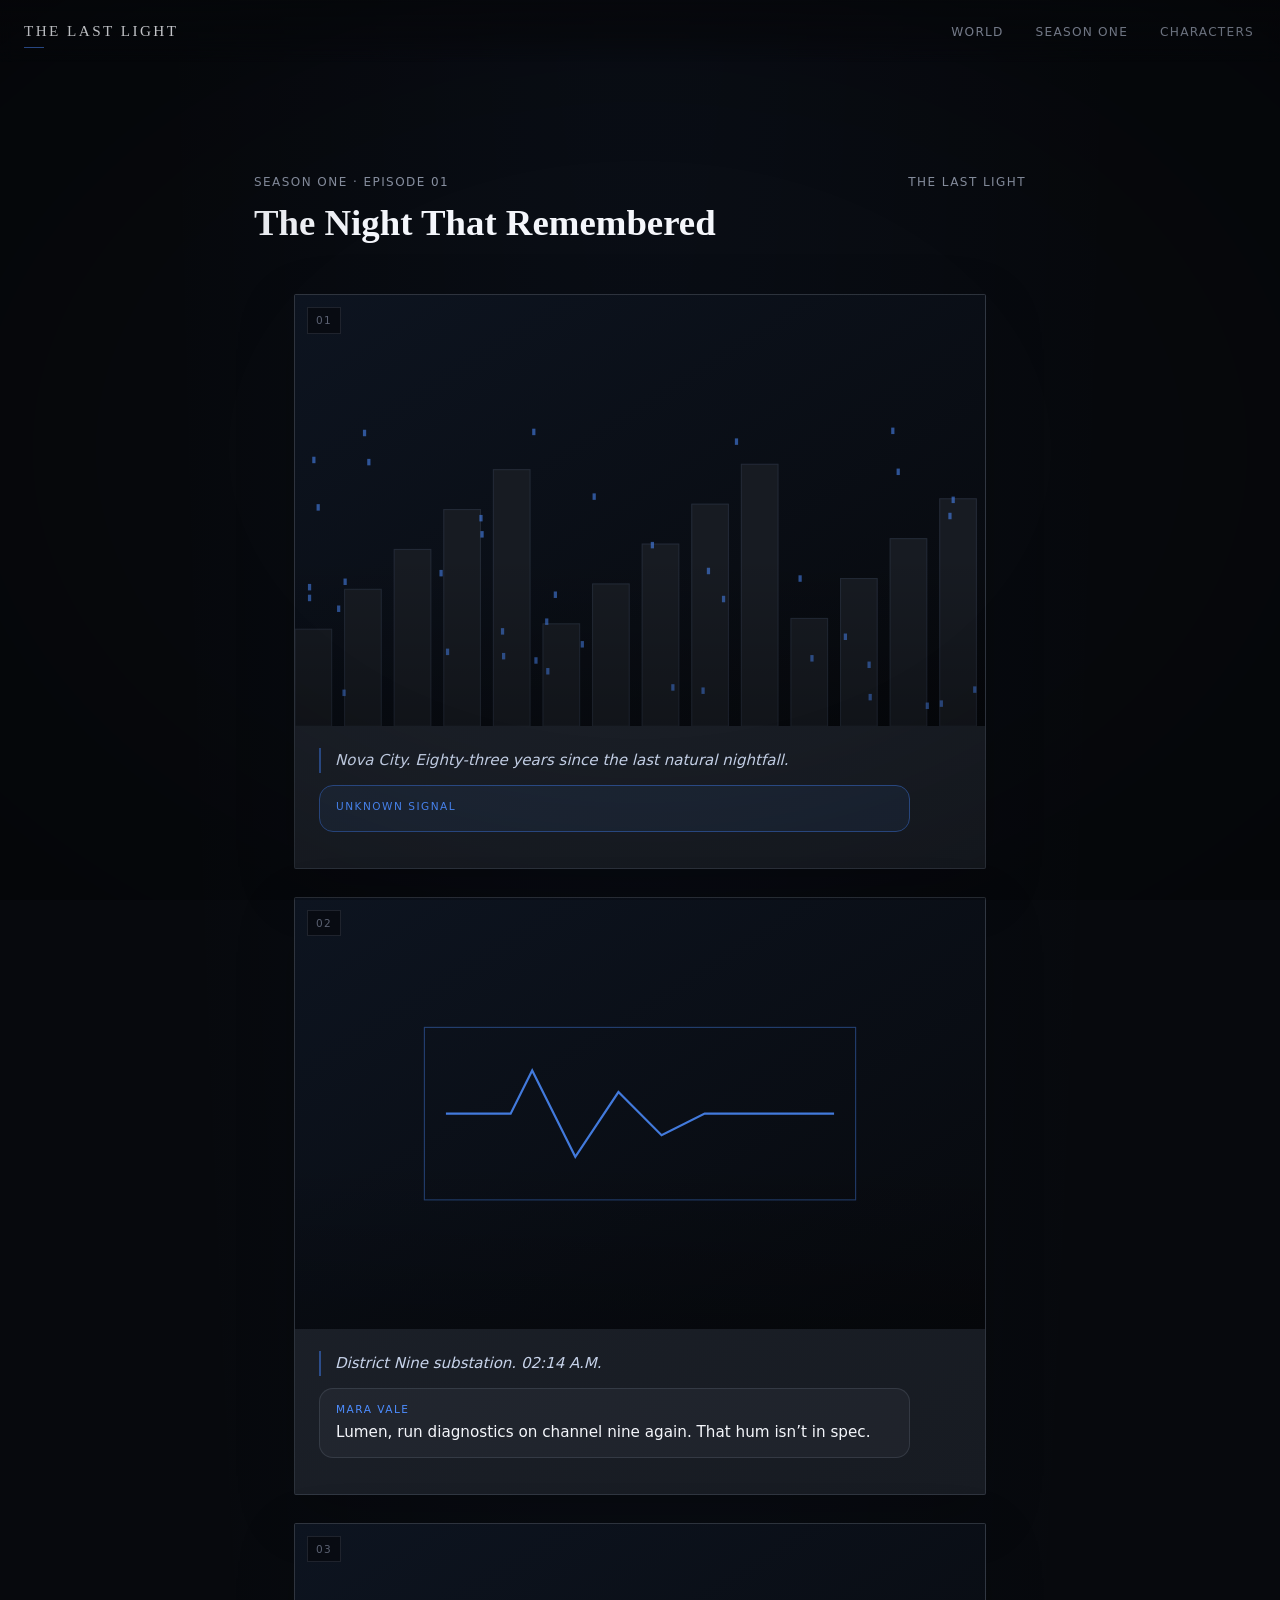
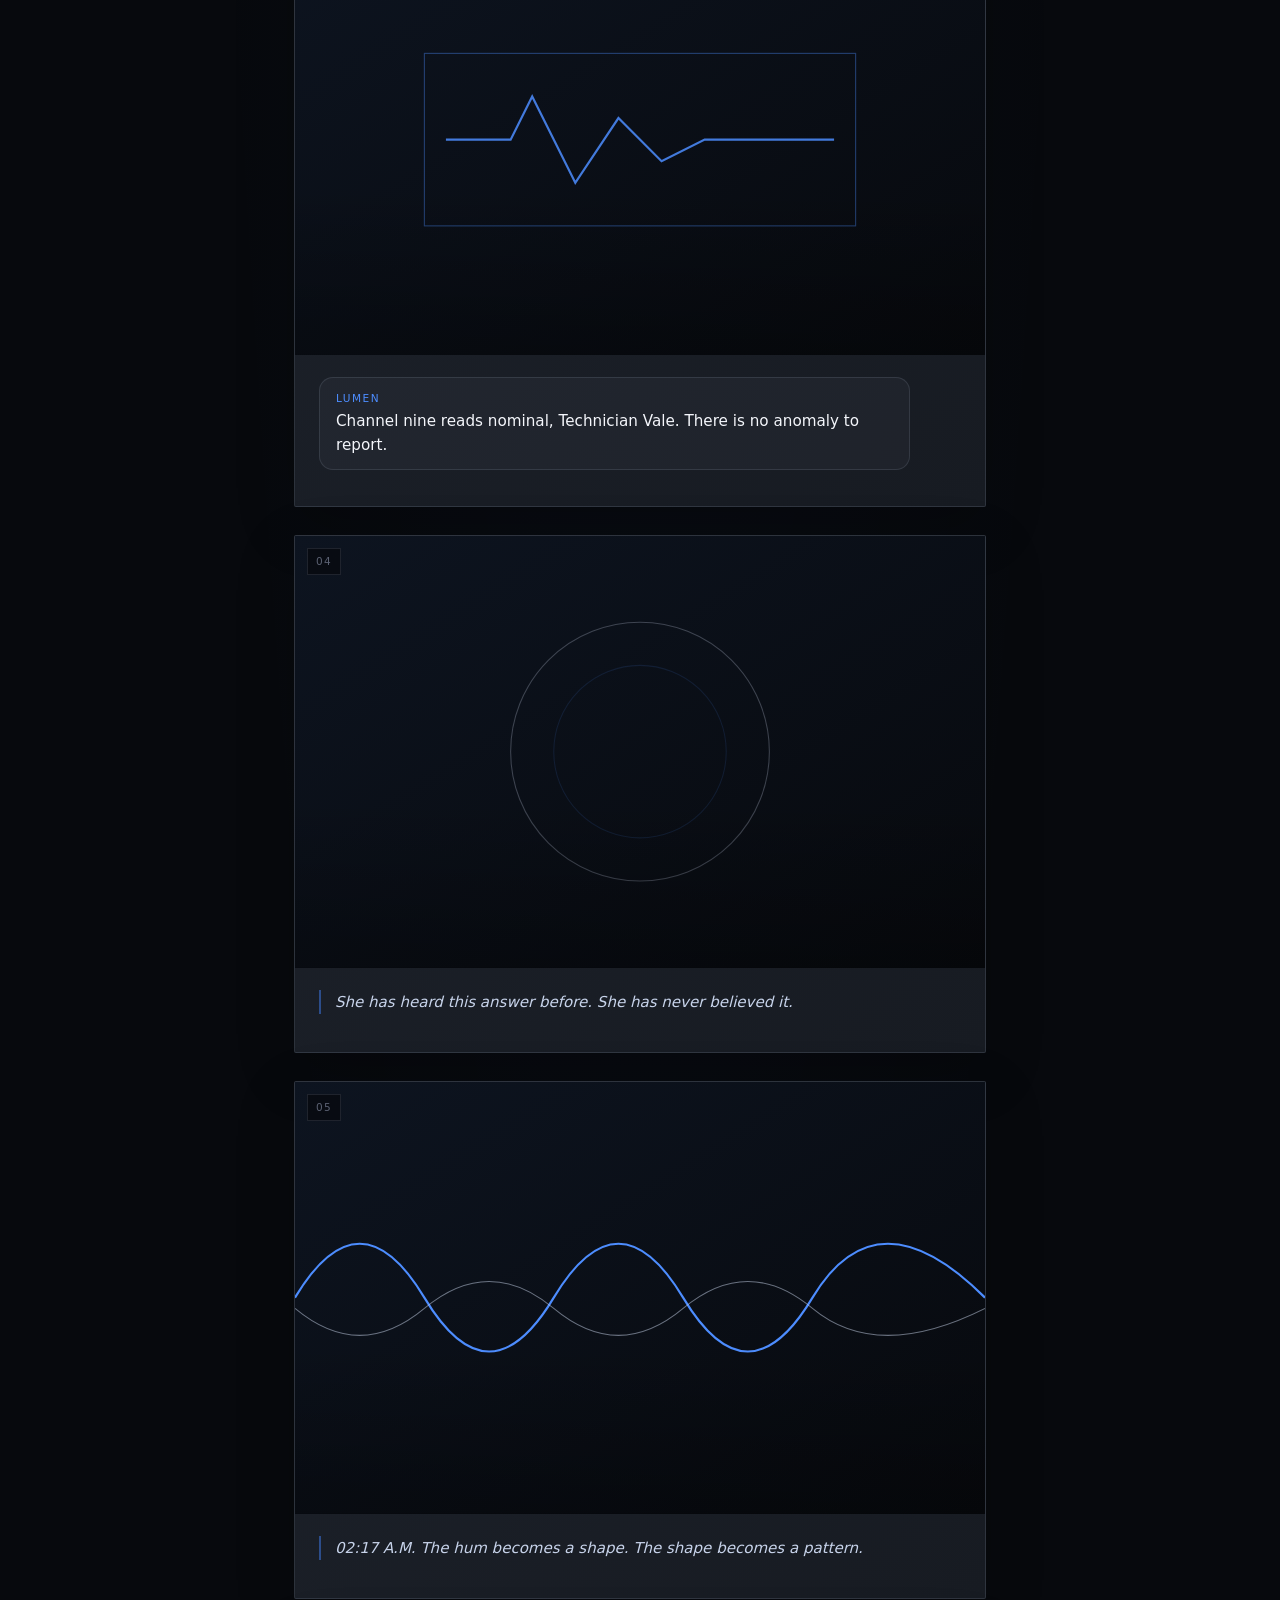
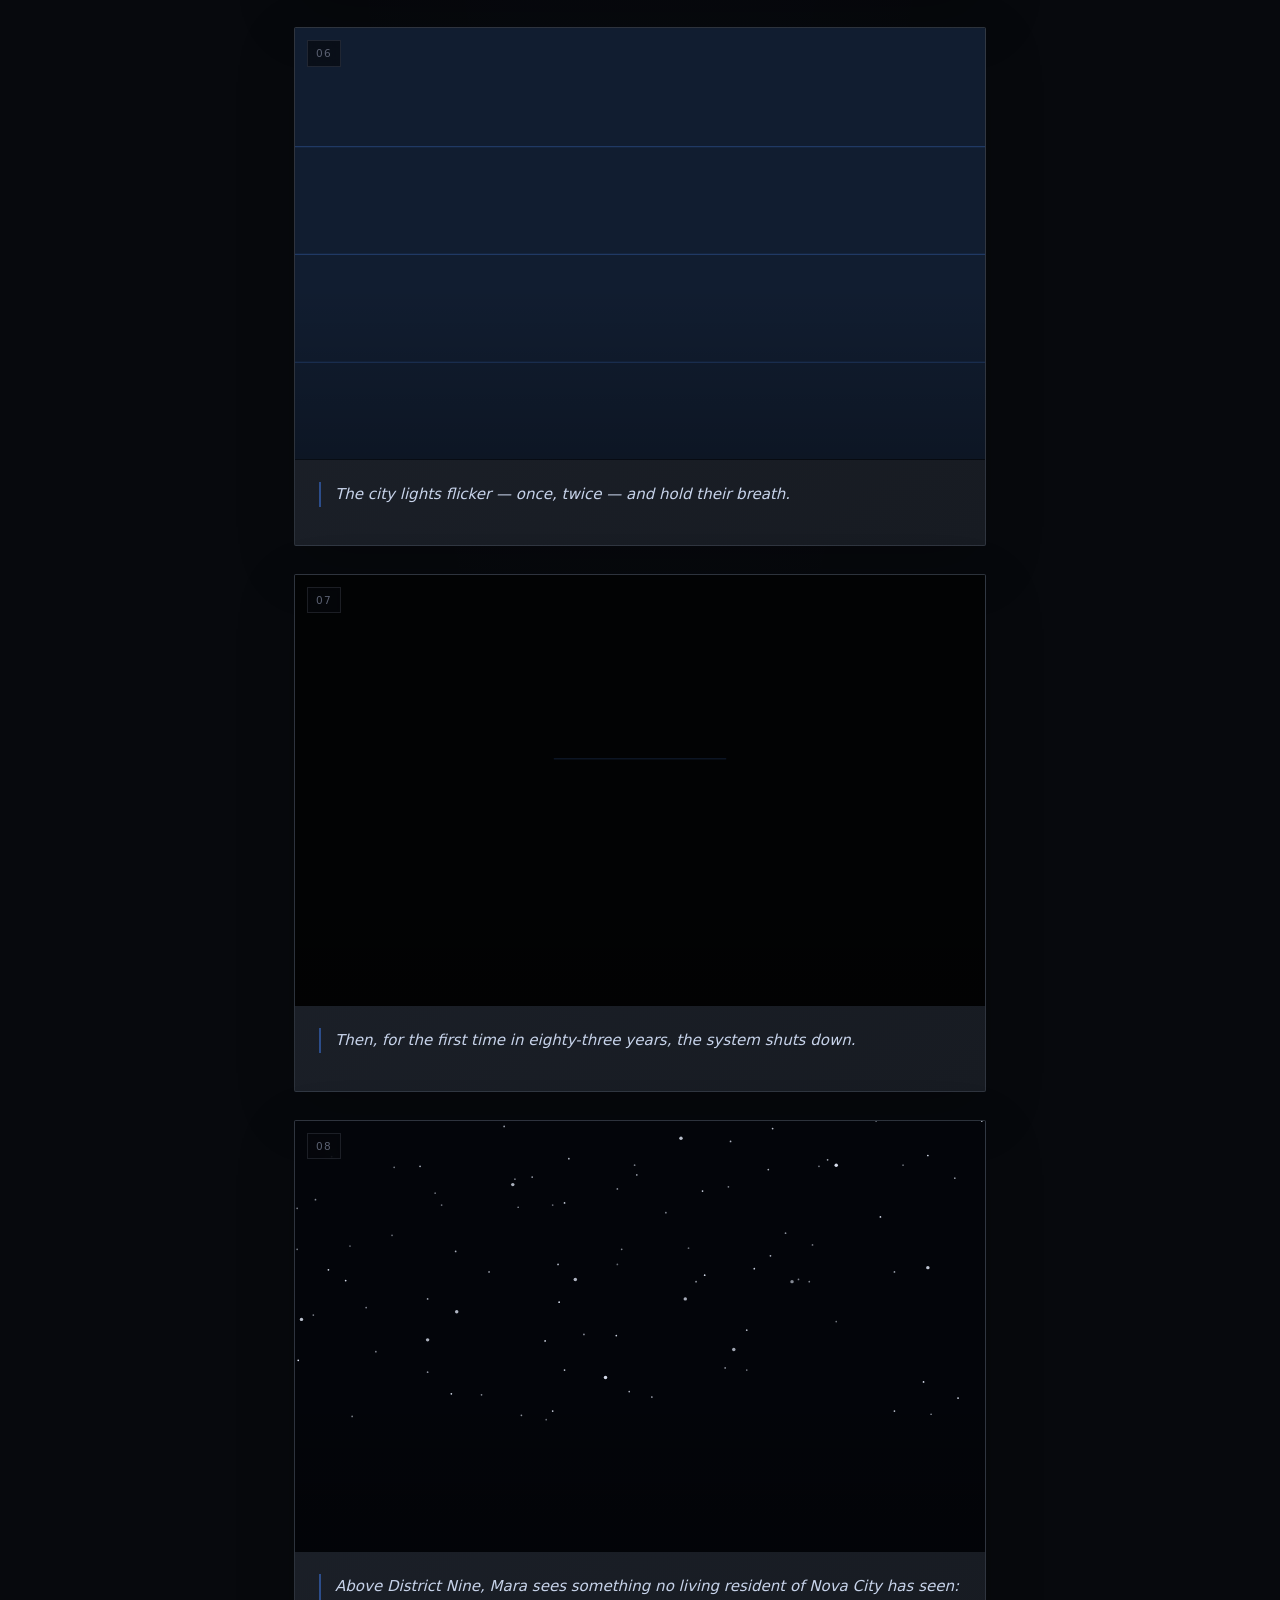
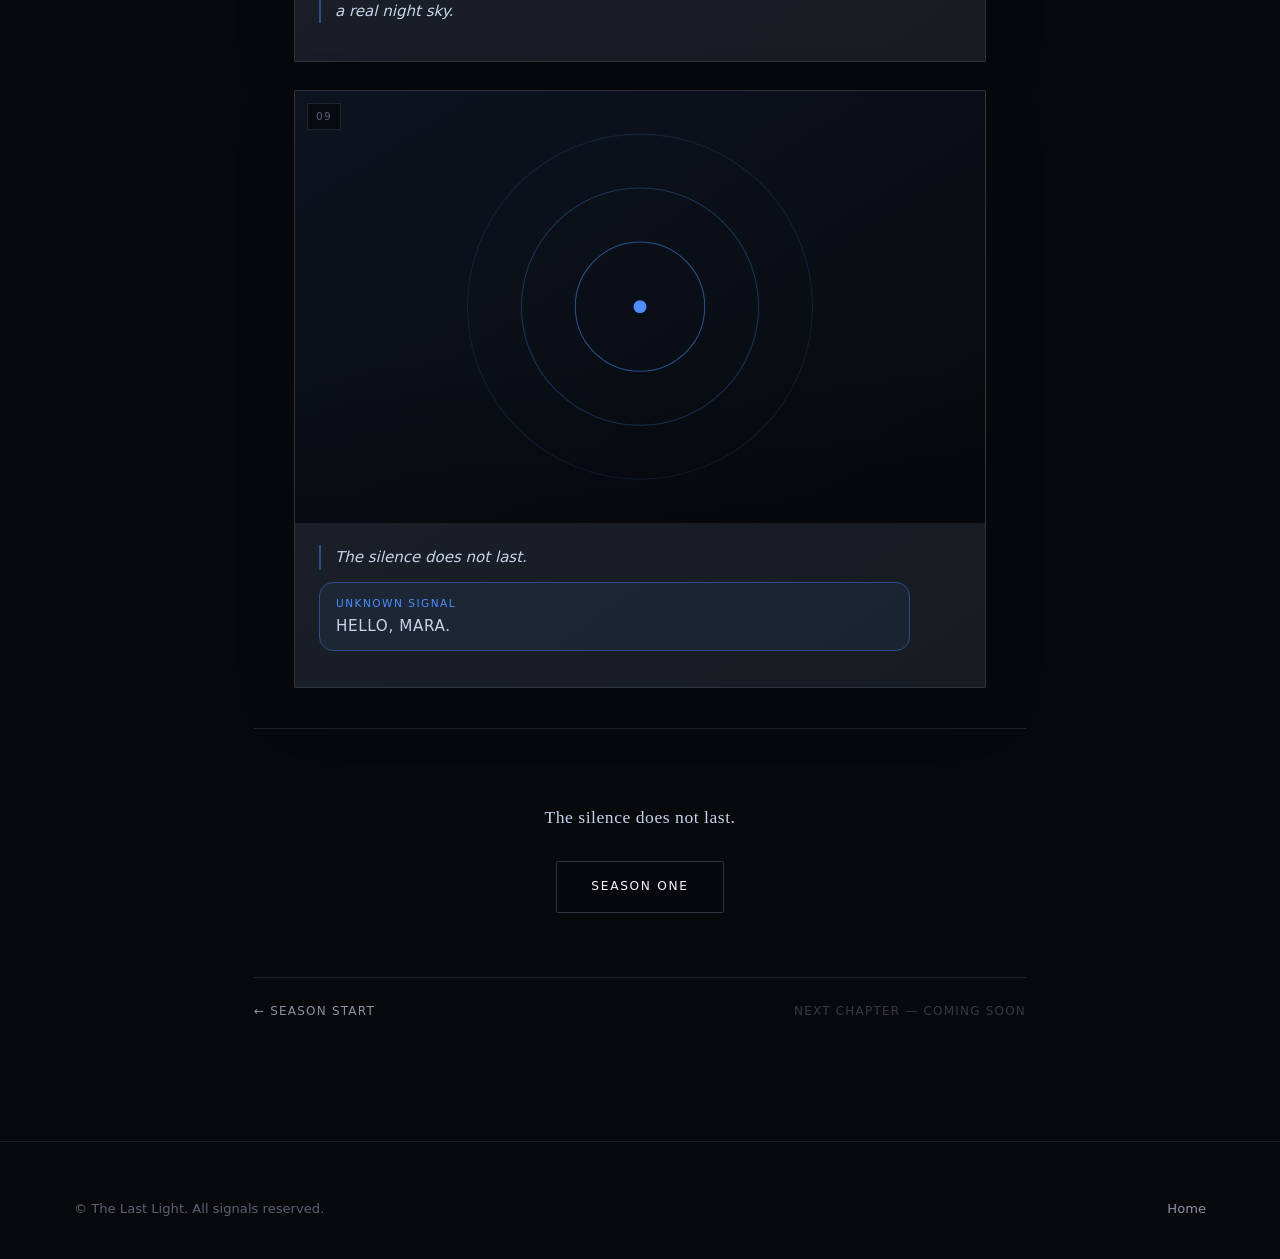
==== episodes/season-1/episode-01/index.html @ 81a01978 "Production baseline: reader engine, landing page, Episode 01, SEO/a11y foundation" ====
<!doctype html>
<html lang="en">
<head>
<meta charset="utf-8">
<meta name="viewport" content="width=device-width, initial-scale=1">
<title>The Night That Remembered — The Last Light</title>
<meta name="description" content="A Lumen signal technician hears something the network insists is not there.">

<meta property="og:type" content="article">
<meta property="og:title" content="The Night That Remembered — The Last Light">
<meta property="og:description" content="A Lumen signal technician hears something the network insists is not there.">
<meta property="og:image" content="../../../assets/social/episode-01.jpg">

<meta name="twitter:card" content="summary_large_image">
<meta name="twitter:title" content="The Night That Remembered — The Last Light">
<meta name="twitter:description" content="A Lumen signal technician hears something the network insists is not there.">

<link rel="icon" href="data:,">
<link rel="stylesheet" href="../../../styles.css">
</head>
<body>

<a class="skip-link" href="#main">Skip to content</a>

<nav class="site-nav">
  <a class="nav-mark" href="../../../index.html">THE LAST LIGHT</a>
  <button class="nav-toggle" aria-label="Open menu" aria-expanded="false" aria-controls="primary-nav">
    <span aria-hidden="true">&#9776;</span>
  </button>
  <ul class="nav-links" id="primary-nav">
    <li><a href="../../../index.html#world">World</a></li>
    <li><a href="../../../index.html#season">Season One</a></li>
    <li><a href="../../../index.html#characters">Characters</a></li>
  </ul>
</nav>

<main id="main">
  <section class="section reader" style="padding-top:160px;">
    <div class="container">
      <div class="reader">
        <p class="reader-meta">
          <span>Season One &middot; Episode 01</span>
          <span>The Last Light</span>
        </p>
        <h1 class="reader-title" data-reader-title>The Night That Remembered</h1>

        <div data-reader data-episode="1" aria-label="Episode 01 panels"></div>

        <div class="reader-loop">
          <p class="reader-loop-line">The silence does not last.</p>
          <div class="reader-loop-actions">
            <a class="btn btn-ghost" href="../../../index.html#season">Season One</a>
          </div>
        </div>

        <nav class="reader-nav" aria-label="Episode navigation">
          <a data-nav-prev href="#" aria-disabled="false">&larr; Season Start</a>
          <a data-nav-next href="#" aria-disabled="false">Next Chapter &rarr;</a>
        </nav>
      </div>
    </div>
  </section>
</main>

<footer class="site-footer">
  <div class="container footer-row">
    <span>&copy; The Last Light. All signals reserved.</span>
    <ul class="footer-links">
      <li><a href="../../../index.html">Home</a></li>
    </ul>
  </div>
</footer>

<script src="../../../app.js"></script>
</body>
</html>
---- styles.css ----
/* =========================================================
   THE LAST LIGHT — CORE STYLESHEET
   Premium cinematic edition
   Restrained sci-fi / graphic novel / editorial
   ========================================================= */

:root{
  --near-black:#07090d;
  --deep-black:#040509;
  --midnight:#0d1420;
  --graphite:#171b22;
  --graphite-light:#1d222b;

  --cold-white:#f4f6fb;
  --moonlight:#dfe6f5;
  --pale-blue:#c7d3ea;
  --muted-silver:#8a92a3;
  --silver-dim:#5b6172;

  --accent:#4d8dff;
  --accent-soft:#79a8ff;
  --accent-dim:#2c4d8a;
  --accent-glow:rgba(77,141,255,.35);
  --accent-faint:rgba(77,141,255,.08);

  --border:rgba(199,211,234,.12);
  --border-soft:rgba(199,211,234,.07);
  --border-strong:rgba(199,211,234,.22);

  --font-display:'Cinzel','Georgia',serif;
  --font-body:'Inter','Segoe UI',system-ui,-apple-system,sans-serif;

  --max-w:1180px;
  --reader-w:820px;
  --radius:2px;

  --ease:cubic-bezier(.19,1,.22,1);
  --ease-soft:cubic-bezier(.22,1,.36,1);
}

*,*::before,*::after{ box-sizing:border-box; }

html{ scroll-behavior:smooth; background:var(--near-black); }

body{
  margin:0;
  background:
    radial-gradient(ellipse at 50% -20%, rgba(77,141,255,.045), transparent 55%),
    var(--near-black);
  color:var(--moonlight);
  font-family:var(--font-body);
  line-height:1.6;
  -webkit-font-smoothing:antialiased;
  -moz-osx-font-smoothing:grayscale;
  overflow-x:hidden;
}

body::before{
  content:"";
  position:fixed; inset:0; pointer-events:none; z-index:999;
  opacity:.025;
  background-image:url("data:image/svg+xml,%3Csvg viewBox='0 0 180 180' xmlns='http://www.w3.org/2000/svg'%3E%3Cfilter id='n'%3E%3CfeTurbulence type='fractalNoise' baseFrequency='.9' numOctaves='4' stitchTiles='stitch'/%3E%3C/filter%3E%3Crect width='100%25' height='100%25' filter='url(%23n)' opacity='.45'/%3E%3C/svg%3E");
  mix-blend-mode:soft-light;
}

body::after{
  content:"";
  position:fixed; inset:0; pointer-events:none; z-index:998;
  background:radial-gradient(ellipse at center, transparent 45%, rgba(0,0,0,.28) 100%);
}

@media (prefers-reduced-motion:reduce){
  html{ scroll-behavior:auto; }
  *,*::before,*::after{
    animation-duration:.01ms !important;
    animation-iteration-count:1 !important;
    transition-duration:.01ms !important;
    scroll-behavior:auto !important;
  }
}

img{ max-width:100%; display:block; }
svg{ max-width:100%; }
a{ color:inherit; text-decoration:none; }
button{ font-family:inherit; cursor:pointer; }
::selection{ background:var(--accent); color:var(--near-black); }

::-webkit-scrollbar{ width:8px; }
::-webkit-scrollbar-track{ background:var(--deep-black); }
::-webkit-scrollbar-thumb{ background:#252c38; border-radius:10px; }
::-webkit-scrollbar-thumb:hover{ background:#394355; }

a:focus-visible, button:focus-visible, [tabindex]:focus-visible{
  outline:2px solid var(--accent);
  outline-offset:4px;
}

.visually-hidden{
  position:absolute !important; width:1px; height:1px; padding:0; margin:-1px;
  overflow:hidden; clip:rect(0,0,0,0); white-space:nowrap; border:0;
}

.skip-link{
  position:absolute; top:-48px; left:12px;
  background:var(--accent); color:var(--near-black);
  padding:10px 16px; z-index:1000; font-weight:600;
  transition:top .2s var(--ease);
}
.skip-link:focus{ top:12px; }

.container{ width:100%; max-width:var(--max-w); margin:0 auto; padding:0 24px; }

.site-nav{
  position:fixed; top:0; left:0; right:0; z-index:500;
  display:flex; align-items:center; justify-content:space-between;
  padding:18px 24px;
  background:linear-gradient(to bottom, rgba(7,9,13,.94), rgba(7,9,13,.68) 60%, transparent);
  backdrop-filter:blur(8px); -webkit-backdrop-filter:blur(8px);
  transition:background .4s var(--ease), border-color .4s var(--ease), padding .4s var(--ease);
}
.site-nav.is-scrolled{ padding-top:13px; padding-bottom:13px; background:rgba(7,9,13,.9); border-bottom:1px solid var(--border); }

.nav-mark{ position:relative; font-family:var(--font-display); letter-spacing:.16em; font-size:.95rem; color:var(--cold-white); white-space:nowrap; }
.nav-mark::after{ content:""; position:absolute; left:0; bottom:-5px; width:20px; height:1px; background:var(--accent); opacity:.65; }

.nav-links{ display:flex; align-items:center; gap:28px; list-style:none; margin:0; padding:0; }
.nav-links a{ position:relative; font-size:.76rem; letter-spacing:.1em; text-transform:uppercase; color:var(--muted-silver); padding:7px 2px; transition:color .25s var(--ease); }
.nav-links a::after{ content:""; position:absolute; left:0; right:100%; bottom:0; height:1px; background:var(--accent); transition:right .3s var(--ease); }
.nav-links a:hover, .nav-links a:focus-visible{ color:var(--cold-white); }
.nav-links a:hover::after, .nav-links a:focus-visible::after{ right:0; }

.nav-toggle{ display:none; background:rgba(7,9,13,.4); border:1px solid var(--border-strong); color:var(--cold-white); width:40px; height:40px; align-items:center; justify-content:center; border-radius:var(--radius); }

.hero{
  position:relative; min-height:100svh; display:flex; align-items:center; overflow:hidden; isolation:isolate;
  background:
    radial-gradient(ellipse at 72% 18%, rgba(77,141,255,.12), transparent 48%),
    radial-gradient(ellipse at 25% 70%, rgba(70,90,130,.06), transparent 55%),
    linear-gradient(180deg, var(--near-black) 0%, var(--midnight) 64%, var(--near-black) 100%);
}
.hero::before{
  content:""; position:absolute; inset:0;
  background:linear-gradient(90deg, rgba(7,9,13,.45), transparent 35%, transparent 65%, rgba(7,9,13,.4));
  z-index:1; pointer-events:none;
}
.hero-art{ position:absolute; inset:0; z-index:0; opacity:.9; transform:scale(1.015); animation:hero-breathe 18s var(--ease-soft) infinite alternate; }
.hero-art svg{ width:100%; height:100%; display:block; }
.hero-scrim{
  position:absolute; inset:0;
  background:linear-gradient(180deg, rgba(7,9,13,.08) 0%, rgba(7,9,13,.25) 42%, rgba(7,9,13,.72) 78%, var(--near-black) 100%);
  z-index:1;
}
.hero-content{ position:relative; z-index:2; width:100%; padding:160px 0 120px; text-align:center; }
.hero-eyebrow{ margin:0 0 22px; font-size:.72rem; letter-spacing:.34em; text-transform:uppercase; color:var(--pale-blue); opacity:.85; }
.hero-title{ font-family:var(--font-display); font-size:clamp(2.6rem,8vw,6rem); line-height:1.02; letter-spacing:.07em; margin:0; color:var(--cold-white); text-shadow:0 0 70px rgba(77,141,255,.2), 0 2px 20px rgba(0,0,0,.5); }
.hero-statement{ max-width:640px; margin:28px auto 14px; font-size:clamp(1.05rem,2.4vw,1.4rem); line-height:1.55; color:var(--moonlight); font-weight:300; }
.hero-sub{ max-width:520px; margin:0 auto 44px; font-size:.95rem; color:var(--muted-silver); }
.hero-ctas{ display:flex; gap:18px; justify-content:center; flex-wrap:wrap; }

.btn{
  position:relative; display:inline-flex; align-items:center; justify-content:center; min-height:50px; padding:15px 34px;
  font-size:.76rem; font-weight:500; letter-spacing:.14em; text-transform:uppercase; border-radius:var(--radius);
  transition:transform .3s var(--ease), box-shadow .3s var(--ease), background .3s var(--ease), border-color .3s var(--ease), color .3s var(--ease);
  overflow:hidden;
}
.btn::before{ content:""; position:absolute; inset:0; background:linear-gradient(120deg, transparent 20%, rgba(255,255,255,.12) 50%, transparent 80%); transform:translateX(-120%); transition:transform .6s var(--ease); }
.btn:hover::before{ transform:translateX(120%); }
.btn-primary{ background:var(--accent); color:var(--near-black); font-weight:650; box-shadow:0 0 0 rgba(77,141,255,0); }
.btn-primary:hover, .btn-primary:focus-visible{ box-shadow:0 10px 40px rgba(77,141,255,.22); transform:translateY(-2px); }
.btn-ghost{ border:1px solid var(--border-strong); background:rgba(7,9,13,.2); color:var(--cold-white); }
.btn-ghost:hover, .btn-ghost:focus-visible{ border-color:var(--accent); color:var(--accent-soft); background:rgba(77,141,255,.04); }
.btn.disabled{ opacity:.35; pointer-events:none; }

.hero-scroll-cue{ position:absolute; bottom:28px; left:50%; transform:translateX(-50%); z-index:2; color:var(--silver-dim); font-size:.65rem; letter-spacing:.22em; text-transform:uppercase; display:flex; flex-direction:column; align-items:center; gap:10px; }
.hero-scroll-cue .line{ width:1px; height:36px; background:linear-gradient(var(--muted-silver), transparent); animation:pulse-line 2.4s var(--ease) infinite; }

@keyframes pulse-line{ 0%,100%{ opacity:.2; transform:scaleY(.8); } 50%{ opacity:.9; transform:scaleY(1); } }
@keyframes hero-breathe{ from{ transform:scale(1.01); } to{ transform:scale(1.035); } }

.section{ position:relative; padding:120px 0; border-top:1px solid var(--border); }
.section::before{ content:""; position:absolute; top:0; left:50%; width:min(420px,50%); height:1px; transform:translateX(-50%); background:linear-gradient(90deg, transparent, rgba(77,141,255,.25), transparent); opacity:.6; }
.section-head{ max-width:680px; margin:0 0 56px; }
.section-eyebrow{ margin:0 0 16px; font-size:.7rem; letter-spacing:.3em; text-transform:uppercase; color:var(--accent); }
.section-title{ font-family:var(--font-display); font-size:clamp(1.8rem,4vw,2.7rem); line-height:1.2; color:var(--cold-white); margin:0 0 18px; letter-spacing:.025em; }
.section-desc{ color:var(--muted-silver); font-size:1rem; line-height:1.75; max-width:580px; }

.reader{ max-width:var(--reader-w); margin:0 auto; }
.reader-meta{ display:flex; justify-content:space-between; align-items:baseline; flex-wrap:wrap; gap:12px; margin-bottom:8px; color:var(--muted-silver); font-size:.75rem; letter-spacing:.12em; text-transform:uppercase; }
.reader-title{ font-family:var(--font-display); font-size:clamp(1.6rem,4vw,2.3rem); line-height:1.25; color:var(--cold-white); margin:6px 0 48px; }

.panel{
  position:relative; margin-bottom:28px; border:1px solid var(--border);
  background:linear-gradient(145deg, var(--graphite-light), var(--graphite));
  overflow:hidden; border-radius:var(--radius);
  box-shadow:0 18px 60px rgba(0,0,0,.18);
  transition:border-color .4s var(--ease), transform .4s var(--ease), box-shadow .4s var(--ease);
}
.panel:hover{ border-color:var(--border-strong); transform:translateY(-2px); box-shadow:0 24px 80px rgba(0,0,0,.25); }
.panel-art{ position:relative; aspect-ratio:16/10; width:100%; display:block; background:linear-gradient(160deg, var(--midnight), var(--near-black)); overflow:hidden; }
.panel-art::after{ content:""; position:absolute; inset:0; pointer-events:none; background:linear-gradient(180deg, transparent 60%, rgba(0,0,0,.25)); }
.panel-art svg, .panel-art img{ width:100%; height:100%; display:block; object-fit:cover; }
.panel-body{ padding:22px 24px 26px; }
.panel-caption{ color:var(--pale-blue); font-style:italic; font-size:.94rem; line-height:1.65; margin:0 0 12px; border-left:2px solid var(--accent-dim); padding-left:14px; }
.panel-dialogue{ background:rgba(199,211,234,.045); border:1px solid var(--border); border-radius:14px; padding:12px 16px; margin:0 0 10px; font-size:.95rem; line-height:1.55; color:var(--cold-white); max-width:92%; }
.panel-dialogue .speaker{ display:block; font-size:.66rem; letter-spacing:.14em; text-transform:uppercase; color:var(--accent); margin-bottom:4px; }
.panel-signal{ background:rgba(77,141,255,.07); border:1px solid var(--accent-dim); color:var(--pale-blue); letter-spacing:.04em; }
.panel-number{ position:absolute; top:12px; left:12px; z-index:3; font-size:.66rem; letter-spacing:.12em; color:var(--silver-dim); background:rgba(7,9,13,.65); padding:4px 8px; border:1px solid var(--border); backdrop-filter:blur(4px); }

.reader-loop{ text-align:center; padding:56px 0 8px; border-top:1px solid var(--border); margin-top:40px; }
.reader-loop-line{ font-family:var(--font-display); color:var(--pale-blue); font-size:1.1rem; letter-spacing:.03em; margin-bottom:30px; }
.reader-loop-actions{ display:flex; gap:16px; justify-content:center; flex-wrap:wrap; }

.reader-nav{ display:flex; justify-content:space-between; align-items:center; margin-top:56px; padding-top:24px; border-top:1px solid var(--border); gap:16px; flex-wrap:wrap; }
.reader-nav a, .reader-nav span{ font-size:.75rem; letter-spacing:.1em; text-transform:uppercase; color:var(--muted-silver); transition:color .25s var(--ease); }
.reader-nav a:hover, .reader-nav a:focus-visible{ color:var(--accent); }
.reader-nav .disabled{ opacity:.35; pointer-events:none; }

.char-grid{ display:grid; grid-template-columns:repeat(auto-fill,minmax(240px,1fr)); gap:1px; background:var(--border); border:1px solid var(--border); }
.char-card{ background:var(--near-black); padding:30px 26px 34px; transition:background .35s var(--ease), transform .35s var(--ease); }
.char-card:hover{ background:var(--graphite); transform:translateY(-2px); }
.char-portrait{ width:64px; height:64px; border-radius:50%; margin-bottom:20px; background:radial-gradient(circle at 35% 30%, var(--accent-dim), var(--near-black) 70%); border:1px solid var(--border-strong); box-shadow:0 0 30px rgba(77,141,255,.08); }
.char-name{ font-family:var(--font-display); font-size:1.2rem; color:var(--cold-white); margin:0 0 4px; }
.char-role{ font-size:.7rem; letter-spacing:.12em; text-transform:uppercase; color:var(--accent); margin:0 0 16px; }
.char-desc{ color:var(--muted-silver); font-size:.92rem; line-height:1.7; margin:0 0 14px; }
.char-question{ font-style:italic; color:var(--pale-blue); font-size:.88rem; border-top:1px solid var(--border); padding-top:14px; margin:0; }

.world-chain{ display:flex; flex-direction:column; max-width:420px; margin:0 auto 64px; }
.world-chain-node{ padding:16px 20px; border:1px solid var(--border-strong); background:linear-gradient(145deg, var(--graphite-light), var(--graphite)); text-align:center; font-family:var(--font-display); letter-spacing:.08em; color:var(--cold-white); font-size:.95rem; }
.world-chain-arrow{ text-align:center; color:var(--silver-dim); padding:8px 0; font-size:.9rem; }
.world-grid{ display:grid; grid-template-columns:repeat(auto-fill,minmax(260px,1fr)); gap:24px; }
.world-card{ border:1px solid var(--border); padding:26px; background:linear-gradient(160deg, rgba(199,211,234,.035), transparent); transition:border-color .3s var(--ease), background .3s var(--ease), transform .3s var(--ease); }
.world-card:hover{ border-color:var(--border-strong); background:linear-gradient(160deg, rgba(77,141,255,.045), transparent); transform:translateY(-2px); }
.world-card h3{ font-family:var(--font-display); color:var(--cold-white); margin:0 0 10px; font-size:1.05rem; letter-spacing:.03em; }
.world-card p{ color:var(--muted-silver); font-size:.9rem; line-height:1.7; margin:0; }

.season-list{ border-top:1px solid var(--border); }
.season-row{ display:grid; grid-template-columns:64px 1fr auto; align-items:center; gap:20px; padding:20px 4px; border-bottom:1px solid var(--border); transition:background .25s var(--ease), padding-left .25s var(--ease); }
.season-row:hover{ background:rgba(199,211,234,.025); padding-left:10px; }
.season-row.is-linked{ cursor:pointer; }
.season-num{ font-family:var(--font-display); color:var(--silver-dim); font-size:1.2rem; }
.season-row.is-active .season-num{ color:var(--accent); }
.season-title{ color:var(--cold-white); font-size:.98rem; }
.season-status{ font-size:.66rem; letter-spacing:.1em; text-transform:uppercase; padding:6px 12px; border:1px solid var(--border-strong); color:var(--muted-silver); white-space:nowrap; }
.season-status.reading{ color:var(--accent); border-color:var(--accent-dim); background:rgba(77,141,255,.035); }
.season-status.finale{ color:var(--pale-blue); border-color:var(--pale-blue); }

.site-footer{ border-top:1px solid var(--border); padding:56px 0 40px; color:var(--silver-dim); font-size:.82rem; }
.footer-row{ display:flex; justify-content:space-between; align-items:center; flex-wrap:wrap; gap:16px; }
.footer-links{ display:flex; gap:20px; list-style:none; padding:0; margin:0; }
.footer-links a{ color:var(--muted-silver); transition:color .25s var(--ease); }
.footer-links a:hover, .footer-links a:focus-visible{ color:var(--accent); }

.mt-lg{ margin-top:64px; }
.center{ text-align:center; }

@media (max-width:760px){
  .nav-links{
    position:fixed; inset:0 0 0 auto; width:min(82vw,320px);
    background:linear-gradient(160deg, var(--midnight), var(--near-black));
    flex-direction:column; align-items:flex-start; padding:96px 32px 32px; gap:22px;
    transform:translateX(100%); transition:transform .4s var(--ease);
    border-left:1px solid var(--border); box-shadow:-30px 0 80px rgba(0,0,0,.35);
  }
  .nav-links.is-open{ transform:translateX(0); }
  .nav-links a{ font-size:.82rem; }
  .nav-toggle{ display:flex; }
}

@media (max-width:900px){
  .section{ padding:100px 0; }
  .hero-content{ padding-top:150px; }
}

@media (max-width:600px){
  .container{ padding-left:18px; padding-right:18px; }
  .section{ padding:80px 0; }
  .section-head{ margin-bottom:42px; }
  .hero-content{ padding:140px 0 90px; }
  .hero-title{ font-size:clamp(2.4rem,14vw,4.2rem); letter-spacing:.045em; }
  .hero-statement{ font-size:1rem; }
  .hero-sub{ font-size:.9rem; }
  .hero-ctas{ flex-direction:column; width:min(100%,320px); margin:0 auto; }
  .btn{ width:100%; }
  .reader-title{ margin-bottom:34px; }
  .panel{ margin-bottom:20px; }
  .panel-body{ padding:18px 18px 22px; }
  .panel-dialogue{ max-width:100%; }
  .reader-nav{ align-items:flex-start; flex-direction:column; }
  .season-row{ grid-template-columns:40px 1fr; grid-template-areas:"num title" ". status"; gap:8px 14px; padding:18px 4px; }
  .season-status{ grid-area:status; justify-self:start; margin-top:4px; }
  .char-grid{ grid-template-columns:1fr; }
  .world-grid{ grid-template-columns:1fr; }
  .footer-row{ flex-direction:column; align-items:flex-start; }
}

@media print{
  body{ background:#fff; color:#000; }
  body::before, body::after, .site-nav, .hero-scroll-cue, .hero-ctas{ display:none !important; }
  .section{ border-top:1px solid #ccc; }
  .panel{ break-inside:avoid; background:#fff; border:1px solid #ccc; box-shadow:none; }
  .panel-dialogue, .panel-caption{ color:#111; }
}
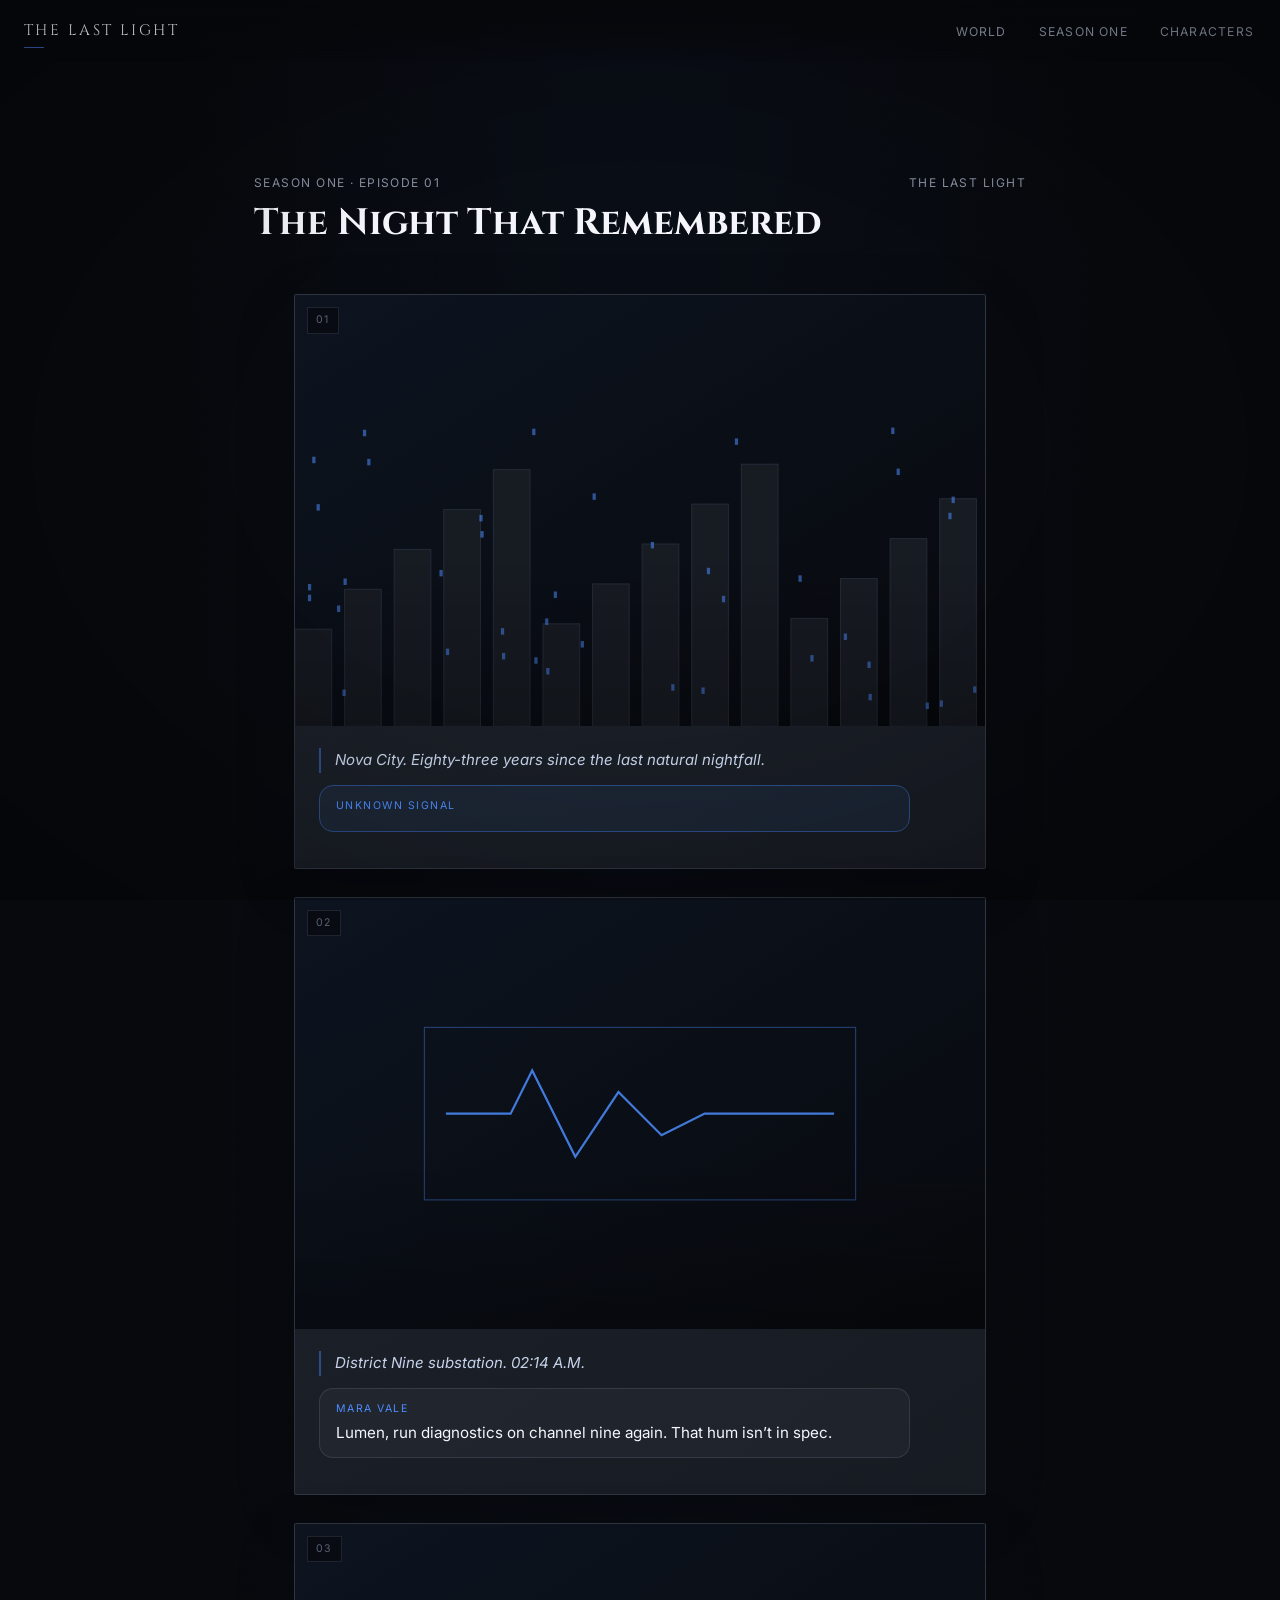
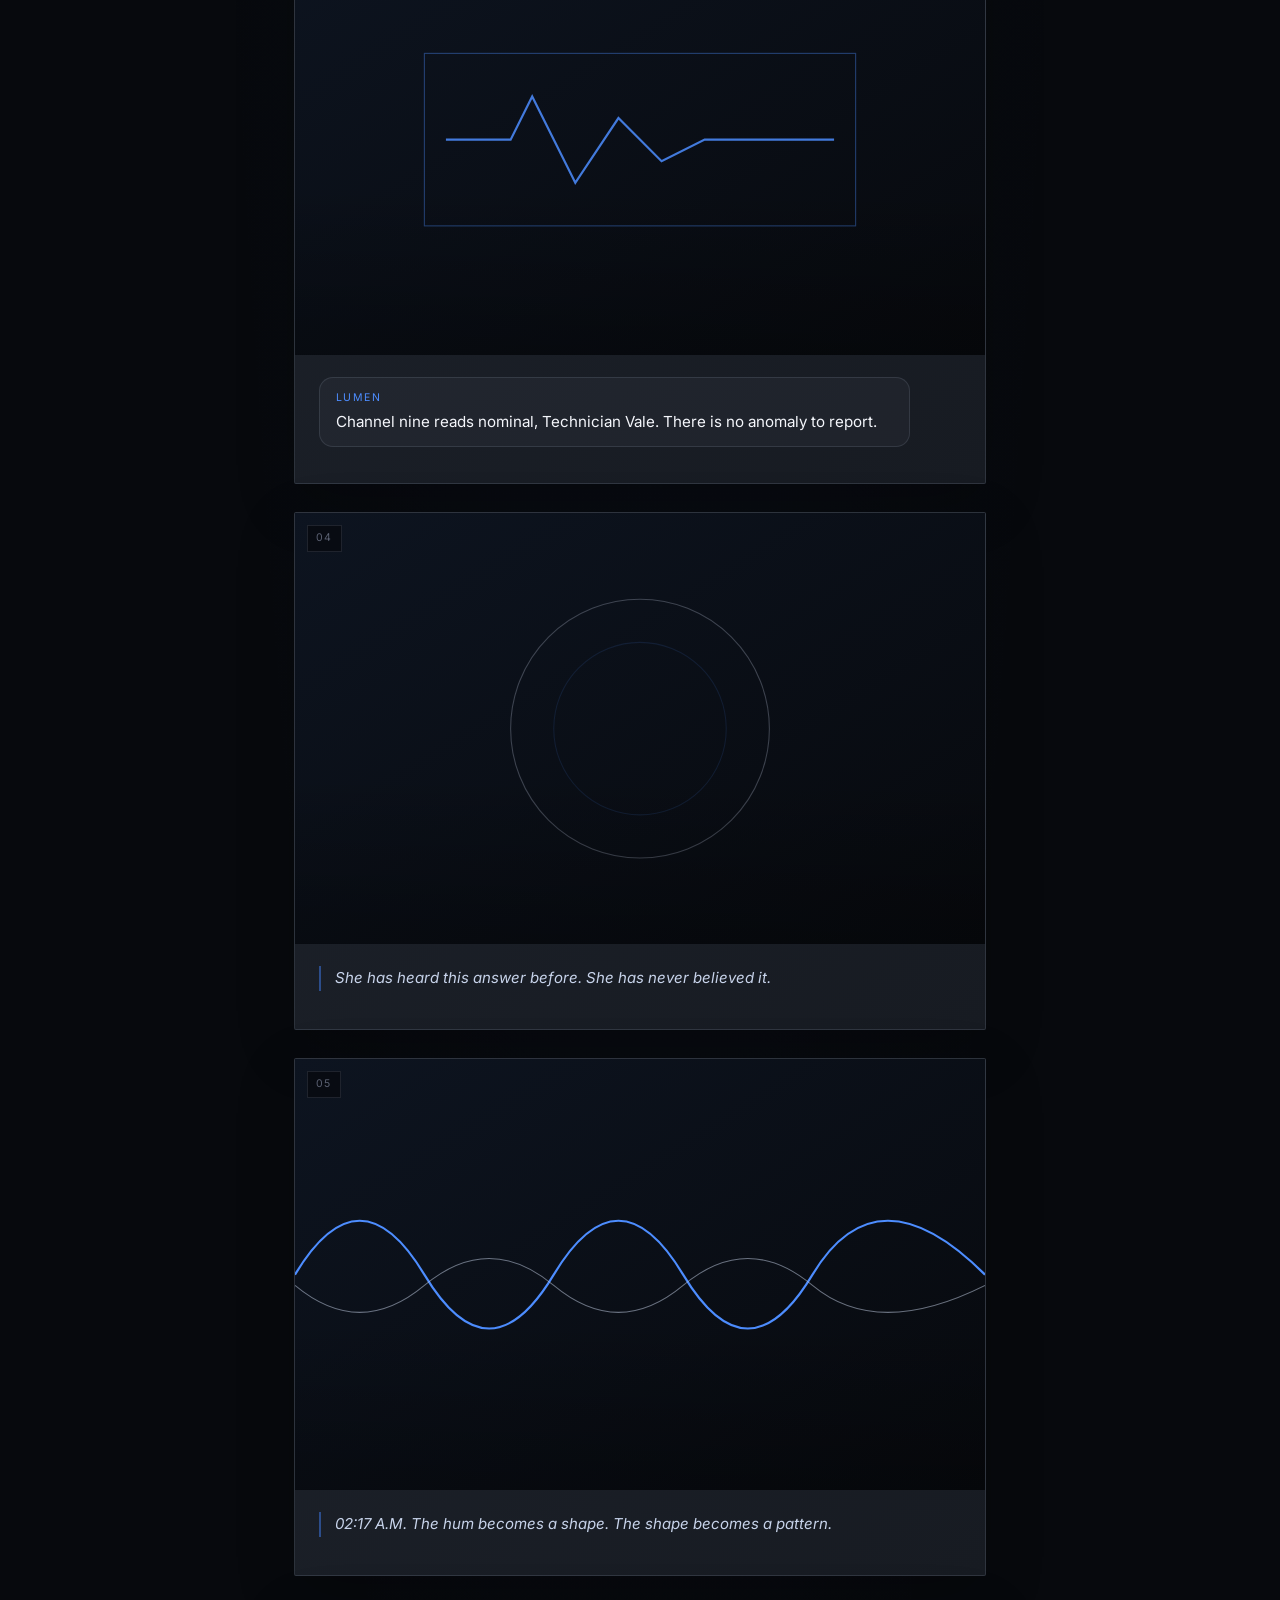
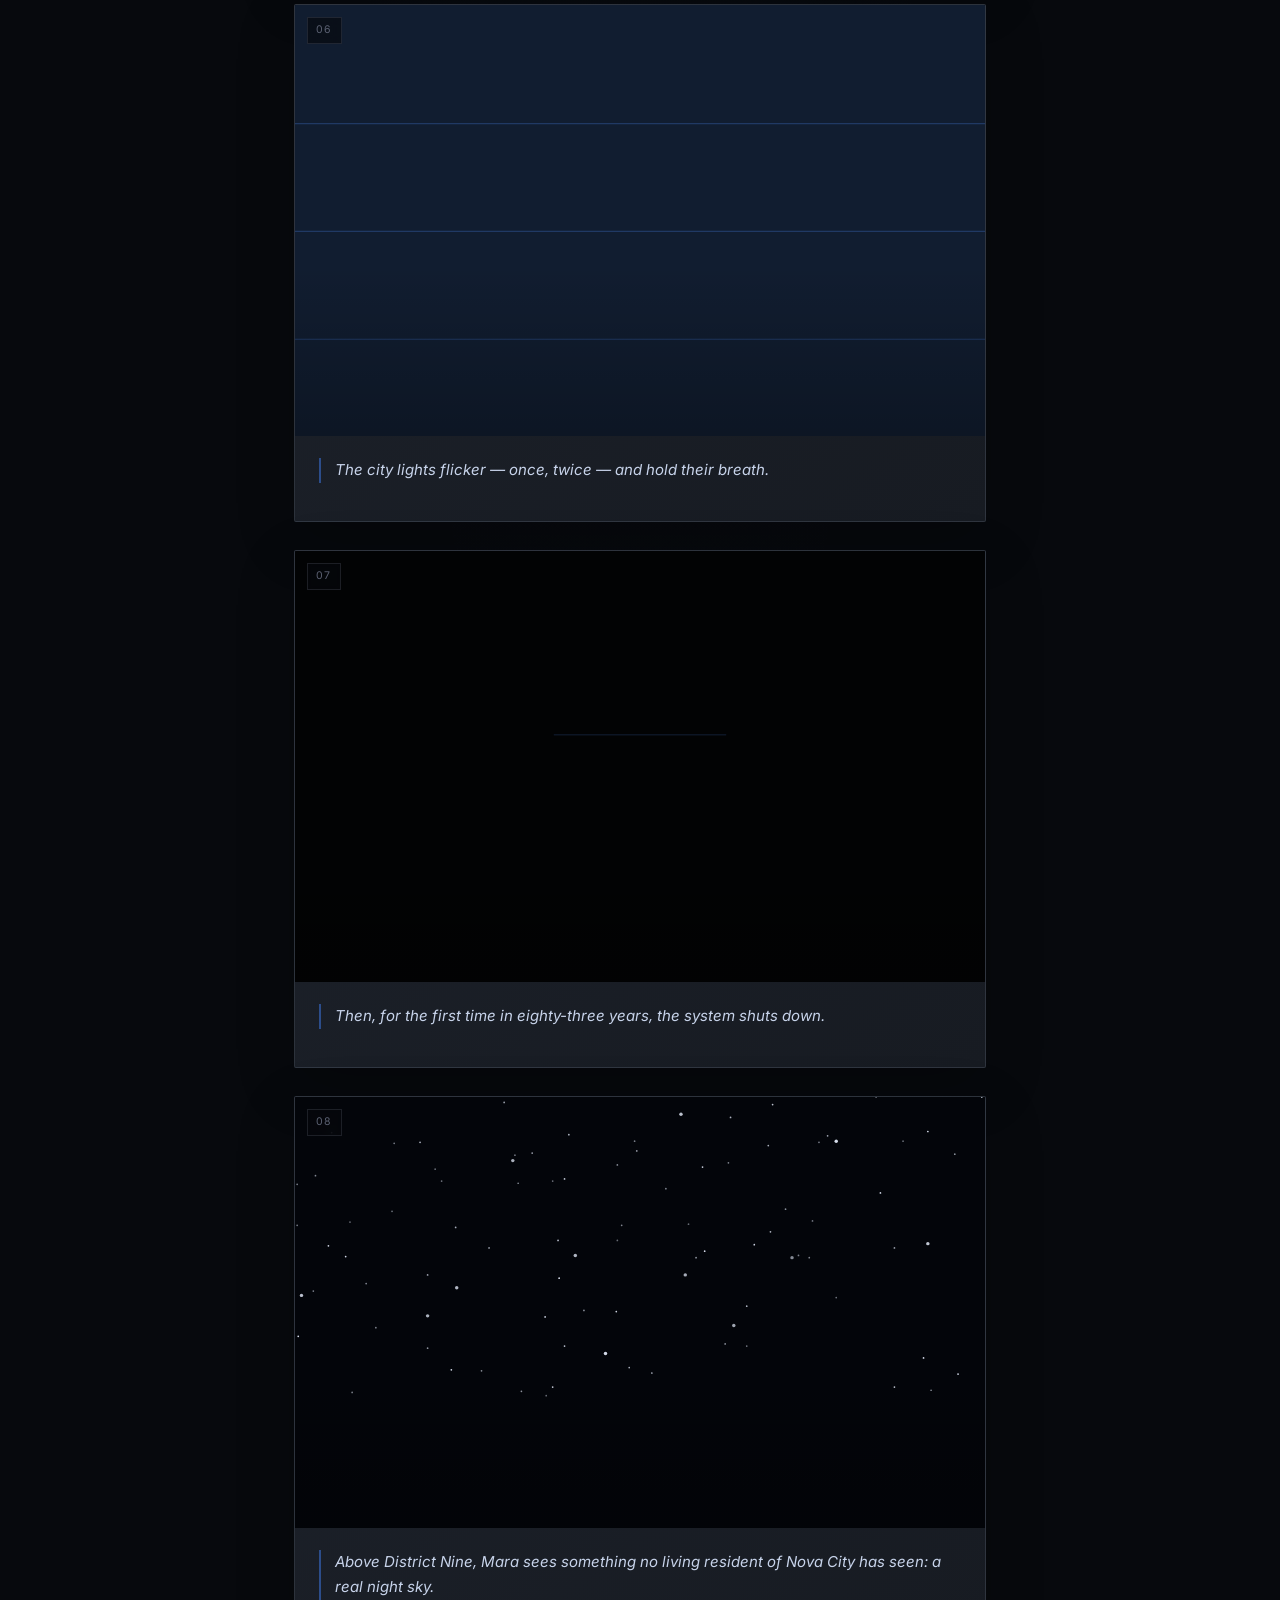
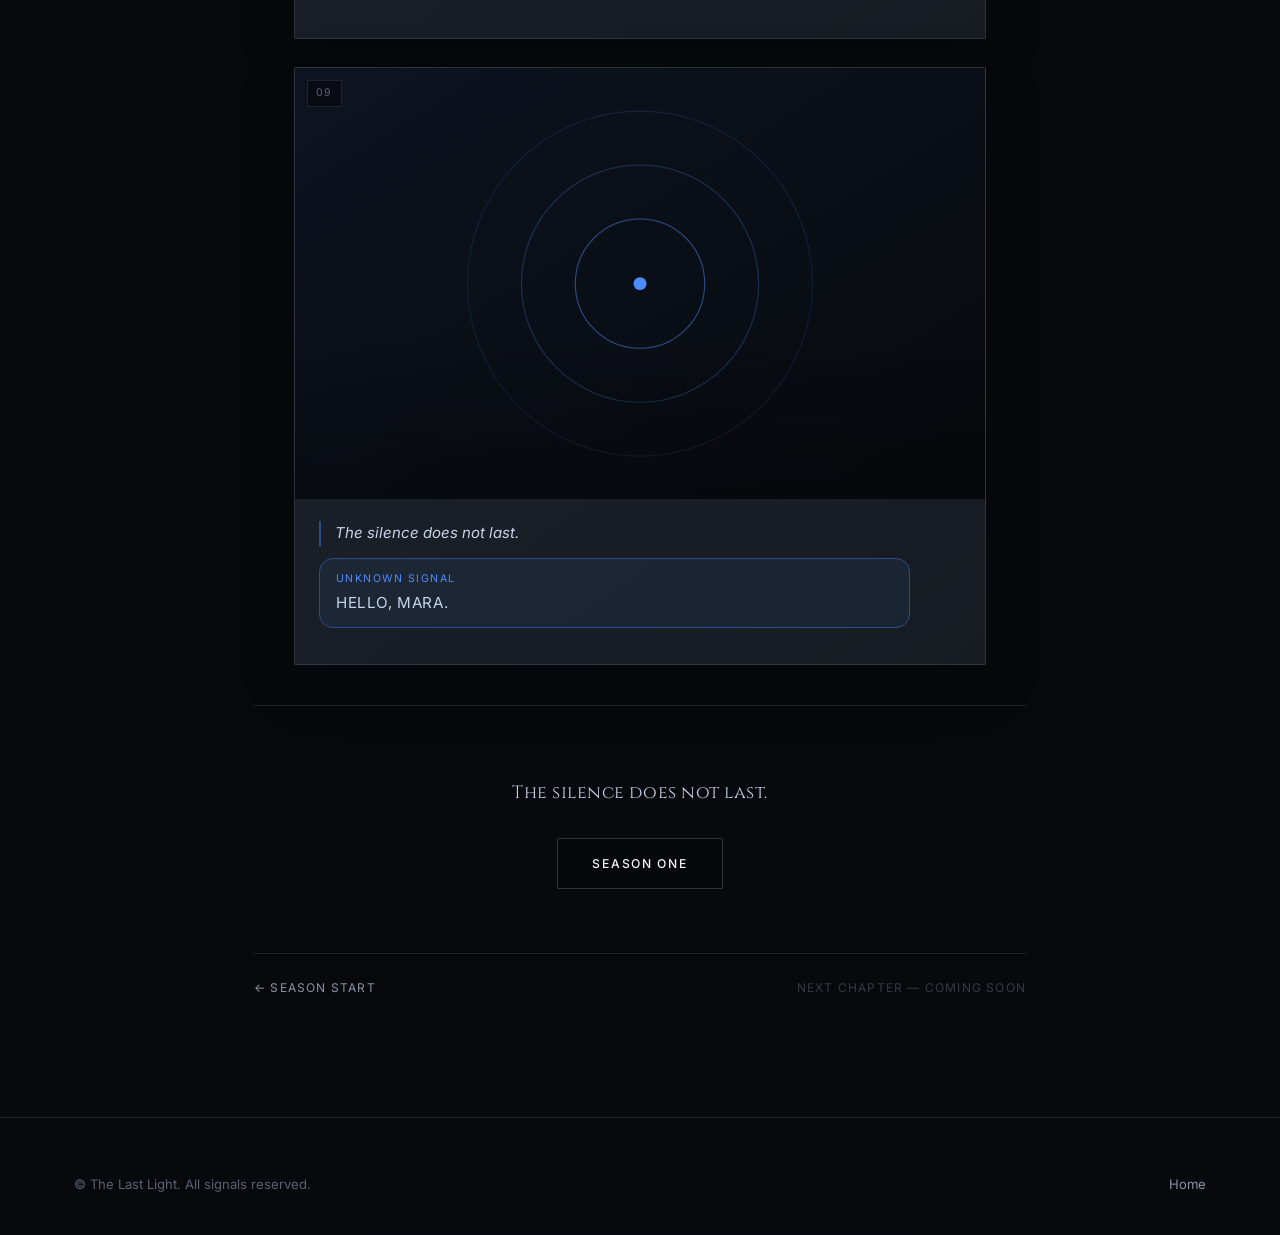
==== commit f058ac11: "Load Cinzel/Inter web fonts on landing and reader pages" ====
--- a/episodes/season-1/episode-01/index.html
+++ b/episodes/season-1/episode-01/index.html
@@ -16,6 +16,9 @@
 <meta name="twitter:description" content="A Lumen signal technician hears something the network insists is not there.">
 
 <link rel="icon" href="data:,">
+<link rel="preconnect" href="https://fonts.googleapis.com">
+<link rel="preconnect" href="https://fonts.gstatic.com" crossorigin>
+<link href="https://fonts.googleapis.com/css2?family=Cinzel:wght@500;600&family=Inter:wght@300;400;500;600&display=swap" rel="stylesheet">
 <link rel="stylesheet" href="../../../styles.css">
 </head>
 <body>
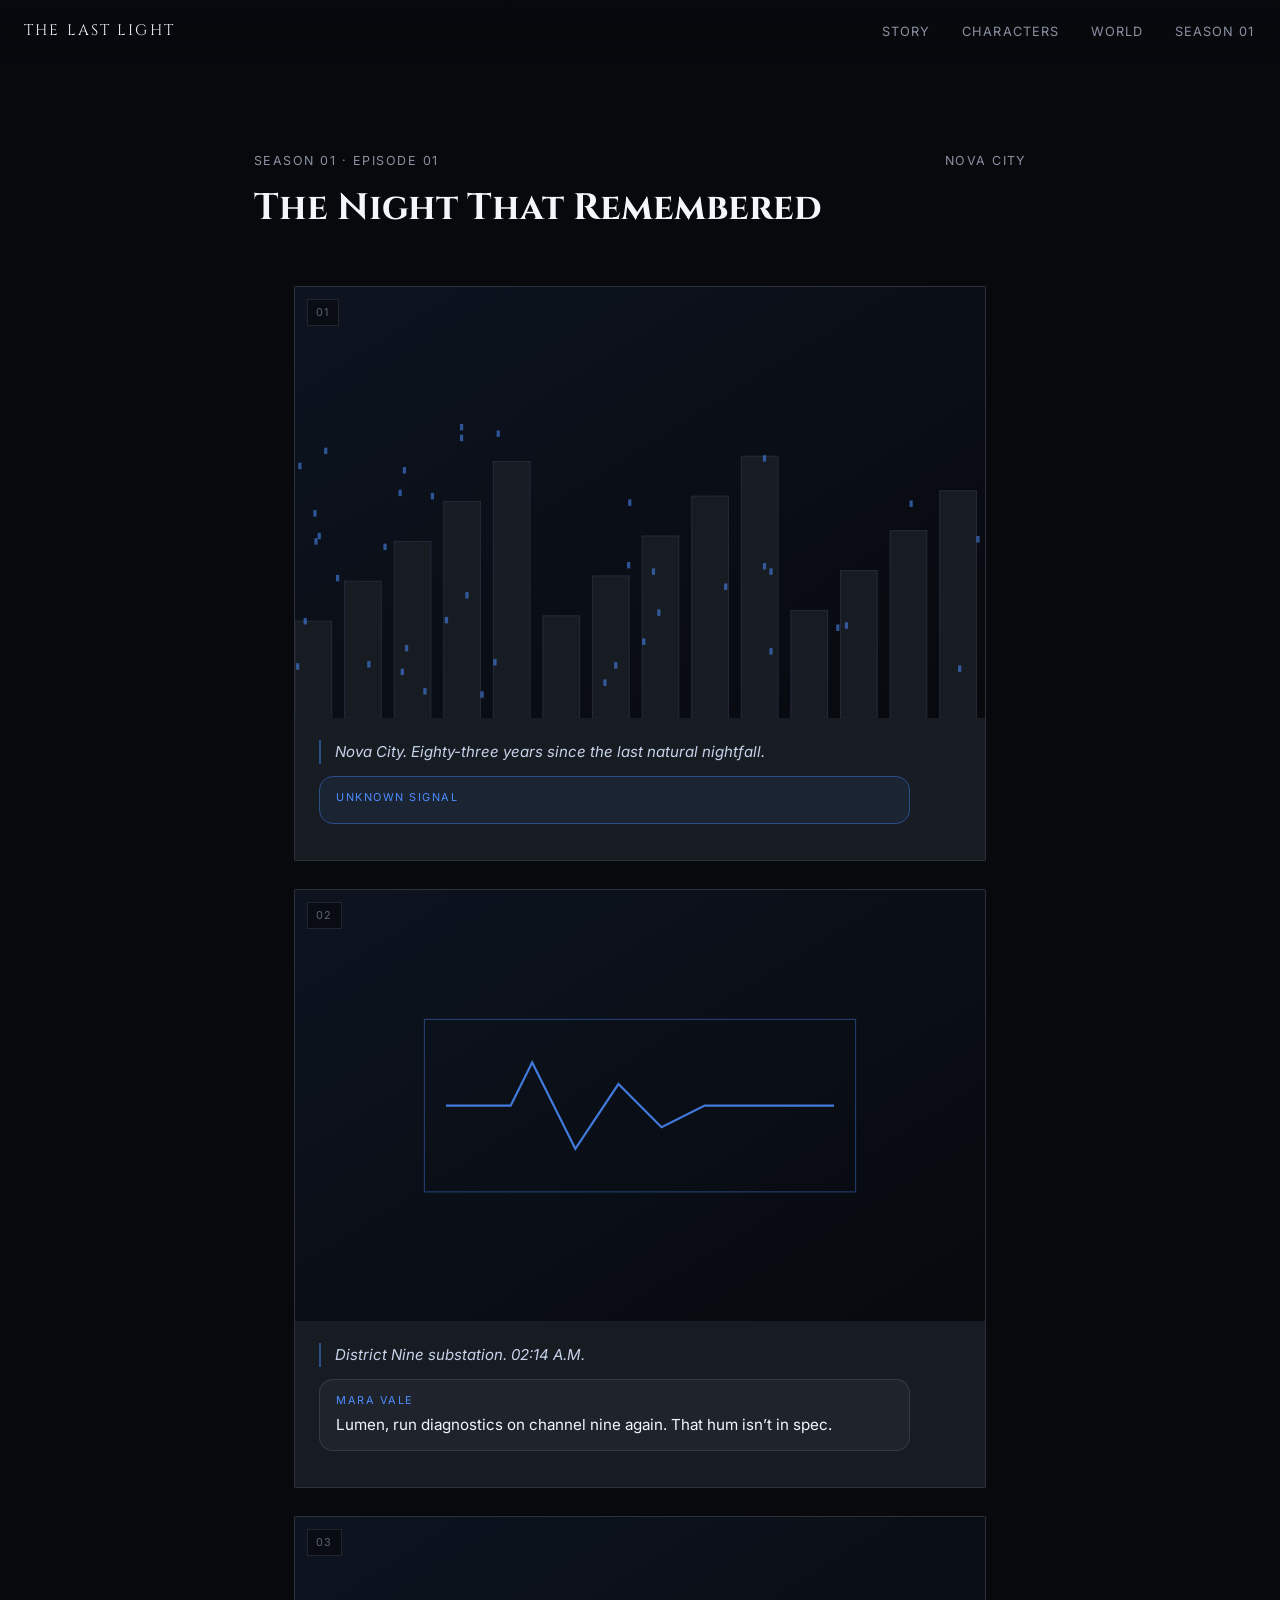
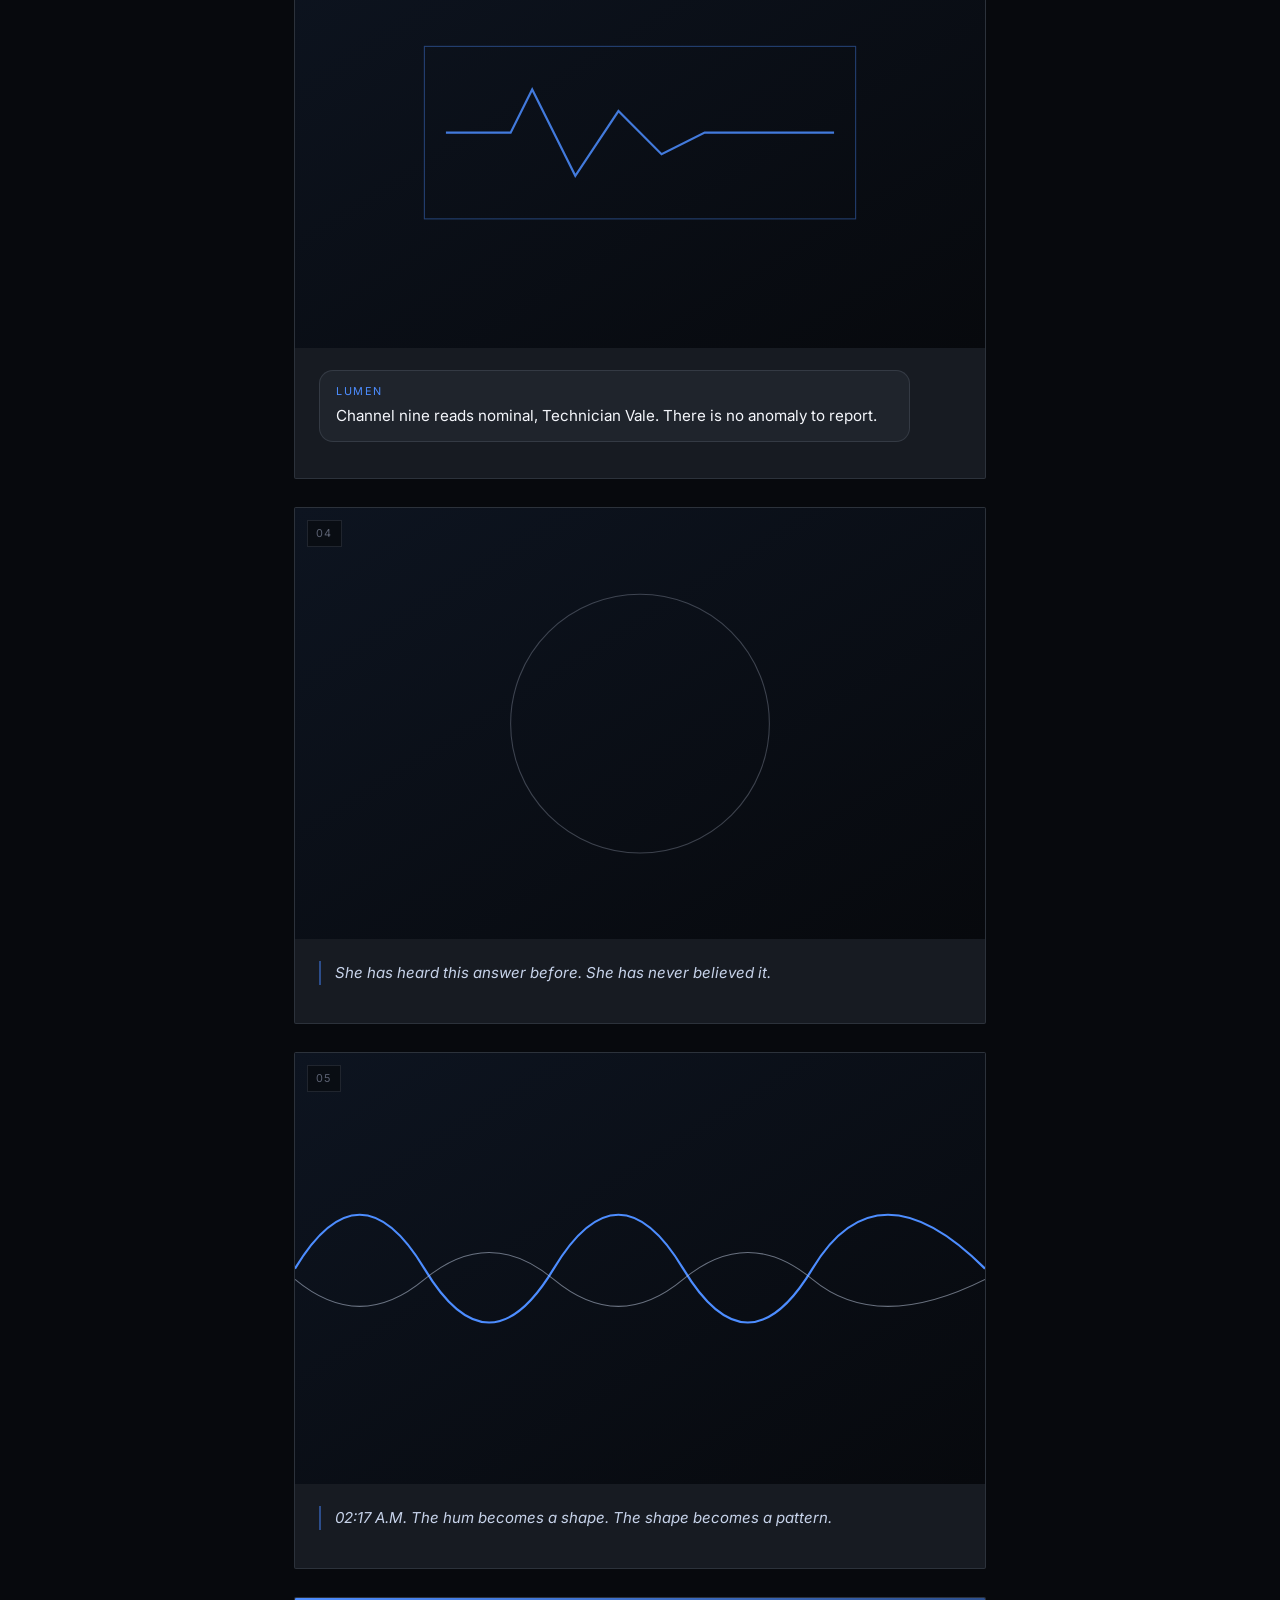
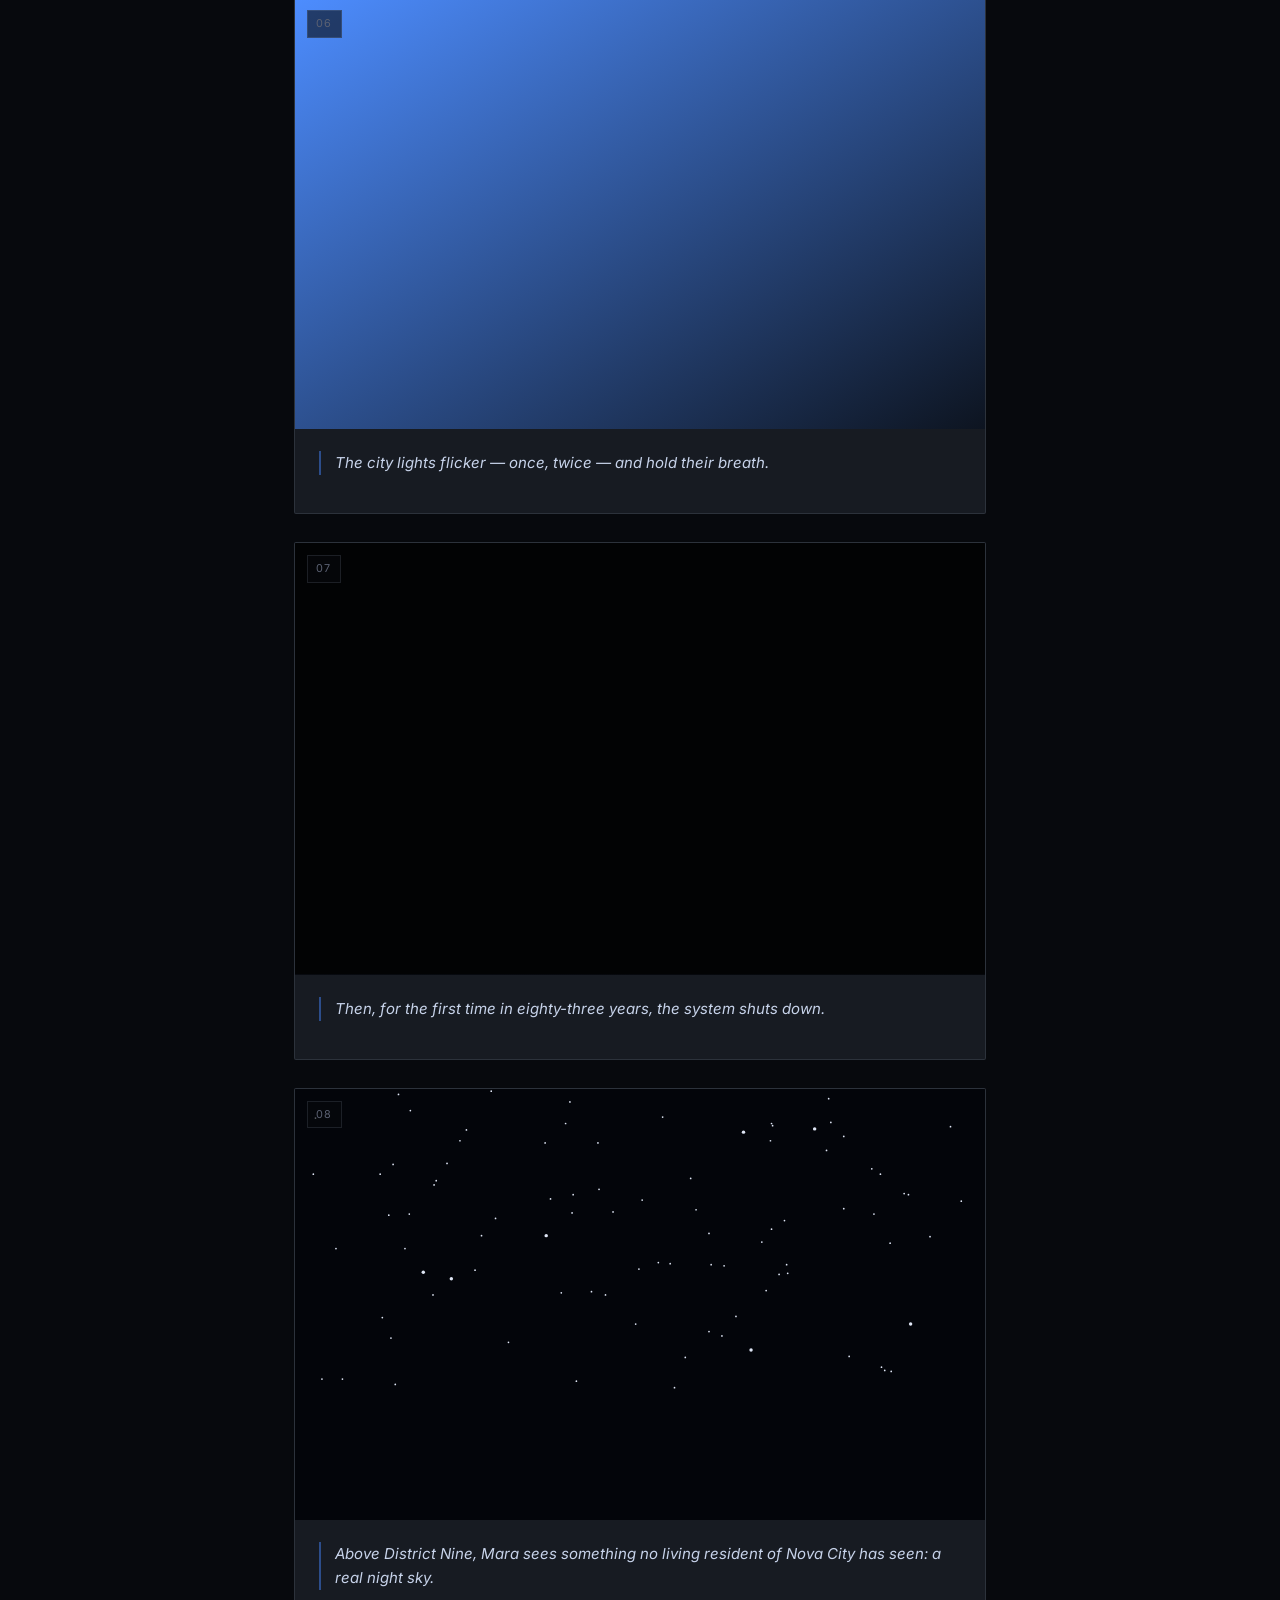
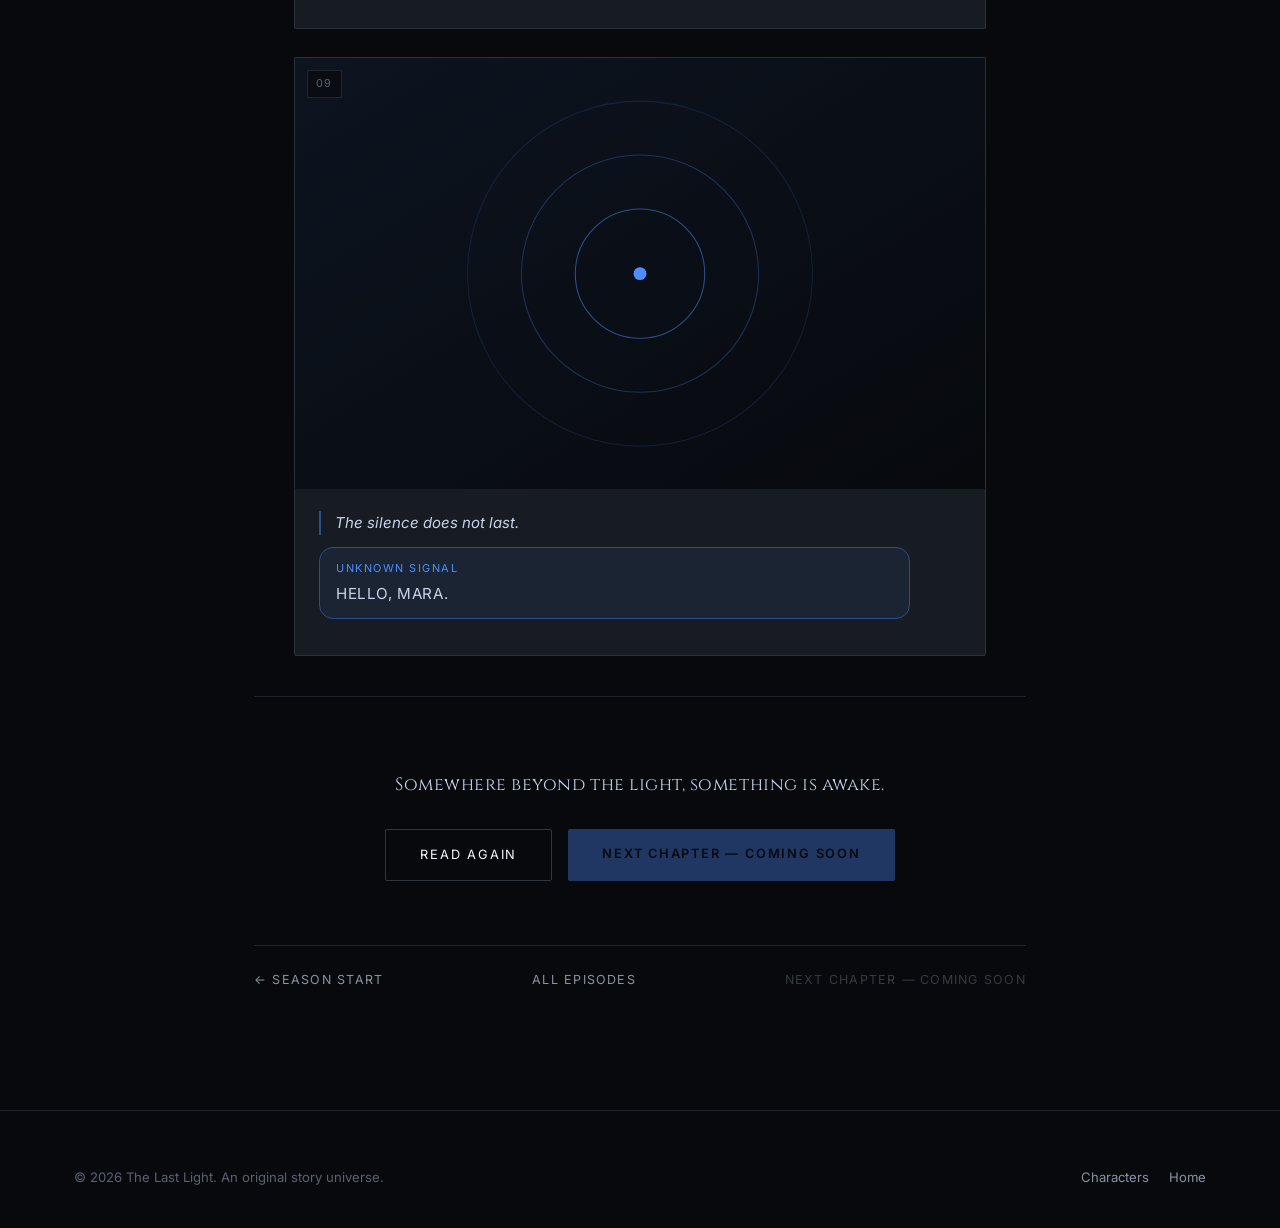
==== commit aa090b54: "Initial commit: v0.1 comic series" ====
--- a/episodes/season-1/episode-01/index.html
+++ b/episodes/season-1/episode-01/index.html
@@ -1,79 +1,81 @@
-<!doctype html>
+<!DOCTYPE html>
 <html lang="en">
 <head>
-<meta charset="utf-8">
-<meta name="viewport" content="width=device-width, initial-scale=1">
+<meta charset="UTF-8">
+<meta name="viewport" content="width=device-width, initial-scale=1.0">
 <title>The Night That Remembered — The Last Light</title>
-<meta name="description" content="A Lumen signal technician hears something the network insists is not there.">
-
-<meta property="og:type" content="article">
+<meta name="description" content="Episode 01 of The Last Light. A Lumen signal technician hears something the network insists is not there.">
 <meta property="og:title" content="The Night That Remembered — The Last Light">
 <meta property="og:description" content="A Lumen signal technician hears something the network insists is not there.">
-<meta property="og:image" content="../../../assets/social/episode-01.jpg">
-
-<meta name="twitter:card" content="summary_large_image">
-<meta name="twitter:title" content="The Night That Remembered — The Last Light">
-<meta name="twitter:description" content="A Lumen signal technician hears something the network insists is not there.">
-
-<link rel="icon" href="data:,">
+<meta property="og:type" content="article">
+<link rel="icon" href="../../../favicon.svg" type="image/svg+xml">
+<link rel="manifest" href="../../../manifest.webmanifest">
 <link rel="preconnect" href="https://fonts.googleapis.com">
 <link rel="preconnect" href="https://fonts.gstatic.com" crossorigin>
 <link href="https://fonts.googleapis.com/css2?family=Cinzel:wght@500;600&family=Inter:wght@300;400;500;600&display=swap" rel="stylesheet">
 <link rel="stylesheet" href="../../../styles.css">
 </head>
 <body>
-
 <a class="skip-link" href="#main">Skip to content</a>
 
-<nav class="site-nav">
+<nav class="site-nav" aria-label="Primary">
   <a class="nav-mark" href="../../../index.html">THE LAST LIGHT</a>
-  <button class="nav-toggle" aria-label="Open menu" aria-expanded="false" aria-controls="primary-nav">
-    <span aria-hidden="true">&#9776;</span>
+  <button class="nav-toggle" aria-label="Open menu" aria-expanded="false">
+    <svg width="18" height="14" viewBox="0 0 18 14" fill="none" aria-hidden="true">
+      <path d="M0 1H18M0 7H18M0 13H18" stroke="currentColor" stroke-width="1.5"/>
+    </svg>
   </button>
-  <ul class="nav-links" id="primary-nav">
+  <ul class="nav-links">
+    <li><a href="../../../index.html#story">Story</a></li>
+    <li><a href="../../../index.html#characters">Characters</a></li>
     <li><a href="../../../index.html#world">World</a></li>
-    <li><a href="../../../index.html#season">Season One</a></li>
-    <li><a href="../../../index.html#characters">Characters</a></li>
+    <li><a href="../../../index.html#season">Season 01</a></li>
   </ul>
 </nav>
 
 <main id="main">
-  <section class="section reader" style="padding-top:160px;">
-    <div class="container">
-      <div class="reader">
-        <p class="reader-meta">
-          <span>Season One &middot; Episode 01</span>
-          <span>The Last Light</span>
-        </p>
-        <h1 class="reader-title" data-reader-title>The Night That Remembered</h1>
+  <section class="section" style="padding-top:150px;">
+    <div class="container reader">
+      <div class="reader-meta">
+        <span>Season 01 &middot; Episode 01</span>
+        <span>Nova City</span>
+      </div>
+      <h1 class="reader-title" data-reader-title>The Night That Remembered</h1>
 
-        <div data-reader data-episode="1" aria-label="Episode 01 panels"></div>
+      <div data-reader aria-live="polite"></div>
 
-        <div class="reader-loop">
-          <p class="reader-loop-line">The silence does not last.</p>
-          <div class="reader-loop-actions">
-            <a class="btn btn-ghost" href="../../../index.html#season">Season One</a>
-          </div>
+      <div class="reader-loop">
+        <p class="reader-loop-line">Somewhere beyond the light, something is awake.</p>
+        <div class="reader-loop-actions">
+          <a class="btn btn-ghost" href="index.html" onclick="location.reload();return false;">Read Again</a>
+          <a class="btn btn-primary" data-nav-next href="#">Next Chapter</a>
         </div>
+      </div>
 
-        <nav class="reader-nav" aria-label="Episode navigation">
-          <a data-nav-prev href="#" aria-disabled="false">&larr; Season Start</a>
-          <a data-nav-next href="#" aria-disabled="false">Next Chapter &rarr;</a>
-        </nav>
-      </div>
+      <nav class="reader-nav" aria-label="Episode navigation">
+        <a data-nav-prev href="#">&larr; Season Start</a>
+        <a href="../../../index.html#season">All Episodes</a>
+        <a data-nav-next href="#">Next &rarr;</a>
+      </nav>
     </div>
   </section>
 </main>
 
 <footer class="site-footer">
   <div class="container footer-row">
-    <span>&copy; The Last Light. All signals reserved.</span>
+    <span>&copy; 2026 The Last Light. An original story universe.</span>
     <ul class="footer-links">
+      <li><a href="../../../universe/character-bible.md">Characters</a></li>
       <li><a href="../../../index.html">Home</a></li>
     </ul>
   </div>
 </footer>
 
 <script src="../../../app.js"></script>
+<script>
+  document.addEventListener('DOMContentLoaded', function () {
+    LastLight.renderReader(1);
+  });
+</script>
 </body>
 </html>
--- a/styles.css
+++ b/styles.css
@@ -1,302 +1,515 @@
 /* =========================================================
-   THE LAST LIGHT — CORE STYLESHEET
-   Premium cinematic edition
-   Restrained sci-fi / graphic novel / editorial
+   THE LAST LIGHT — core stylesheet
+   Cinematic, restrained, premium. No neon-cyberpunk cliché.
    ========================================================= */
 
 :root{
+  /* base */
   --near-black:#07090d;
-  --deep-black:#040509;
   --midnight:#0d1420;
   --graphite:#171b22;
-  --graphite-light:#1d222b;
-
-  --cold-white:#f4f6fb;
-  --moonlight:#dfe6f5;
-  --pale-blue:#c7d3ea;
   --muted-silver:#8a92a3;
   --silver-dim:#5b6172;
 
+  /* light */
+  --cold-white:#f4f6fb;
+  --pale-blue:#c7d3ea;
+  --moonlight:#dfe6f5;
+
+  /* accent — restrained electric blue, used sparingly */
   --accent:#4d8dff;
-  --accent-soft:#79a8ff;
   --accent-dim:#2c4d8a;
-  --accent-glow:rgba(77,141,255,.35);
-  --accent-faint:rgba(77,141,255,.08);
-
-  --border:rgba(199,211,234,.12);
-  --border-soft:rgba(199,211,234,.07);
-  --border-strong:rgba(199,211,234,.22);
+  --accent-glow:rgba(77,141,255,0.35);
+
+  --border:rgba(199,211,234,0.12);
+  --border-strong:rgba(199,211,234,0.22);
 
   --font-display:'Cinzel','Georgia',serif;
   --font-body:'Inter','Segoe UI',system-ui,-apple-system,sans-serif;
 
   --max-w:1180px;
-  --reader-w:820px;
   --radius:2px;
-
   --ease:cubic-bezier(.19,1,.22,1);
-  --ease-soft:cubic-bezier(.22,1,.36,1);
-}
-
-*,*::before,*::after{ box-sizing:border-box; }
-
-html{ scroll-behavior:smooth; background:var(--near-black); }
+}
+
+*,*::before,*::after{box-sizing:border-box;}
+html{scroll-behavior:smooth;}
+@media (prefers-reduced-motion:reduce){
+  html{scroll-behavior:auto;}
+  *,*::before,*::after{animation-duration:0.01ms !important;animation-iteration-count:1 !important;transition-duration:0.01ms !important;scroll-behavior:auto !important;}
+}
 
 body{
   margin:0;
-  background:
-    radial-gradient(ellipse at 50% -20%, rgba(77,141,255,.045), transparent 55%),
-    var(--near-black);
+  background:var(--near-black);
   color:var(--moonlight);
   font-family:var(--font-body);
   line-height:1.6;
   -webkit-font-smoothing:antialiased;
-  -moz-osx-font-smoothing:grayscale;
   overflow-x:hidden;
 }
 
-body::before{
-  content:"";
-  position:fixed; inset:0; pointer-events:none; z-index:999;
-  opacity:.025;
-  background-image:url("data:image/svg+xml,%3Csvg viewBox='0 0 180 180' xmlns='http://www.w3.org/2000/svg'%3E%3Cfilter id='n'%3E%3CfeTurbulence type='fractalNoise' baseFrequency='.9' numOctaves='4' stitchTiles='stitch'/%3E%3C/filter%3E%3Crect width='100%25' height='100%25' filter='url(%23n)' opacity='.45'/%3E%3C/svg%3E");
-  mix-blend-mode:soft-light;
-}
-
-body::after{
-  content:"";
-  position:fixed; inset:0; pointer-events:none; z-index:998;
-  background:radial-gradient(ellipse at center, transparent 45%, rgba(0,0,0,.28) 100%);
-}
-
-@media (prefers-reduced-motion:reduce){
-  html{ scroll-behavior:auto; }
-  *,*::before,*::after{
-    animation-duration:.01ms !important;
-    animation-iteration-count:1 !important;
-    transition-duration:.01ms !important;
-    scroll-behavior:auto !important;
-  }
-}
-
-img{ max-width:100%; display:block; }
-svg{ max-width:100%; }
-a{ color:inherit; text-decoration:none; }
-button{ font-family:inherit; cursor:pointer; }
-::selection{ background:var(--accent); color:var(--near-black); }
-
-::-webkit-scrollbar{ width:8px; }
-::-webkit-scrollbar-track{ background:var(--deep-black); }
-::-webkit-scrollbar-thumb{ background:#252c38; border-radius:10px; }
-::-webkit-scrollbar-thumb:hover{ background:#394355; }
-
-a:focus-visible, button:focus-visible, [tabindex]:focus-visible{
+img{max-width:100%;display:block;}
+a{color:inherit;text-decoration:none;}
+button{font-family:inherit;cursor:pointer;}
+
+.container{
+  max-width:var(--max-w);
+  margin:0 auto;
+  padding:0 24px;
+}
+
+/* focus visibility (accessibility) */
+a:focus-visible,button:focus-visible,[tabindex]:focus-visible{
   outline:2px solid var(--accent);
-  outline-offset:4px;
+  outline-offset:3px;
 }
 
 .visually-hidden{
-  position:absolute !important; width:1px; height:1px; padding:0; margin:-1px;
-  overflow:hidden; clip:rect(0,0,0,0); white-space:nowrap; border:0;
+  position:absolute !important;
+  width:1px;height:1px;
+  padding:0;margin:-1px;
+  overflow:hidden;
+  clip:rect(0,0,0,0);
+  white-space:nowrap;border:0;
 }
 
 .skip-link{
-  position:absolute; top:-48px; left:12px;
-  background:var(--accent); color:var(--near-black);
-  padding:10px 16px; z-index:1000; font-weight:600;
+  position:absolute;top:-48px;left:12px;
+  background:var(--accent);color:var(--near-black);
+  padding:10px 16px;z-index:1000;
   transition:top .2s var(--ease);
-}
-.skip-link:focus{ top:12px; }
-
-.container{ width:100%; max-width:var(--max-w); margin:0 auto; padding:0 24px; }
-
+  font-weight:600;
+}
+.skip-link:focus{top:12px;}
+
+/* ---------- Nav ---------- */
 .site-nav{
-  position:fixed; top:0; left:0; right:0; z-index:500;
-  display:flex; align-items:center; justify-content:space-between;
+  position:fixed;top:0;left:0;right:0;
+  z-index:500;
+  display:flex;align-items:center;justify-content:space-between;
   padding:18px 24px;
-  background:linear-gradient(to bottom, rgba(7,9,13,.94), rgba(7,9,13,.68) 60%, transparent);
-  backdrop-filter:blur(8px); -webkit-backdrop-filter:blur(8px);
-  transition:background .4s var(--ease), border-color .4s var(--ease), padding .4s var(--ease);
-}
-.site-nav.is-scrolled{ padding-top:13px; padding-bottom:13px; background:rgba(7,9,13,.9); border-bottom:1px solid var(--border); }
-
-.nav-mark{ position:relative; font-family:var(--font-display); letter-spacing:.16em; font-size:.95rem; color:var(--cold-white); white-space:nowrap; }
-.nav-mark::after{ content:""; position:absolute; left:0; bottom:-5px; width:20px; height:1px; background:var(--accent); opacity:.65; }
-
-.nav-links{ display:flex; align-items:center; gap:28px; list-style:none; margin:0; padding:0; }
-.nav-links a{ position:relative; font-size:.76rem; letter-spacing:.1em; text-transform:uppercase; color:var(--muted-silver); padding:7px 2px; transition:color .25s var(--ease); }
-.nav-links a::after{ content:""; position:absolute; left:0; right:100%; bottom:0; height:1px; background:var(--accent); transition:right .3s var(--ease); }
-.nav-links a:hover, .nav-links a:focus-visible{ color:var(--cold-white); }
-.nav-links a:hover::after, .nav-links a:focus-visible::after{ right:0; }
-
-.nav-toggle{ display:none; background:rgba(7,9,13,.4); border:1px solid var(--border-strong); color:var(--cold-white); width:40px; height:40px; align-items:center; justify-content:center; border-radius:var(--radius); }
-
-.hero{
-  position:relative; min-height:100svh; display:flex; align-items:center; overflow:hidden; isolation:isolate;
-  background:
-    radial-gradient(ellipse at 72% 18%, rgba(77,141,255,.12), transparent 48%),
-    radial-gradient(ellipse at 25% 70%, rgba(70,90,130,.06), transparent 55%),
-    linear-gradient(180deg, var(--near-black) 0%, var(--midnight) 64%, var(--near-black) 100%);
-}
-.hero::before{
-  content:""; position:absolute; inset:0;
-  background:linear-gradient(90deg, rgba(7,9,13,.45), transparent 35%, transparent 65%, rgba(7,9,13,.4));
-  z-index:1; pointer-events:none;
-}
-.hero-art{ position:absolute; inset:0; z-index:0; opacity:.9; transform:scale(1.015); animation:hero-breathe 18s var(--ease-soft) infinite alternate; }
-.hero-art svg{ width:100%; height:100%; display:block; }
-.hero-scrim{
-  position:absolute; inset:0;
-  background:linear-gradient(180deg, rgba(7,9,13,.08) 0%, rgba(7,9,13,.25) 42%, rgba(7,9,13,.72) 78%, var(--near-black) 100%);
-  z-index:1;
-}
-.hero-content{ position:relative; z-index:2; width:100%; padding:160px 0 120px; text-align:center; }
-.hero-eyebrow{ margin:0 0 22px; font-size:.72rem; letter-spacing:.34em; text-transform:uppercase; color:var(--pale-blue); opacity:.85; }
-.hero-title{ font-family:var(--font-display); font-size:clamp(2.6rem,8vw,6rem); line-height:1.02; letter-spacing:.07em; margin:0; color:var(--cold-white); text-shadow:0 0 70px rgba(77,141,255,.2), 0 2px 20px rgba(0,0,0,.5); }
-.hero-statement{ max-width:640px; margin:28px auto 14px; font-size:clamp(1.05rem,2.4vw,1.4rem); line-height:1.55; color:var(--moonlight); font-weight:300; }
-.hero-sub{ max-width:520px; margin:0 auto 44px; font-size:.95rem; color:var(--muted-silver); }
-.hero-ctas{ display:flex; gap:18px; justify-content:center; flex-wrap:wrap; }
-
-.btn{
-  position:relative; display:inline-flex; align-items:center; justify-content:center; min-height:50px; padding:15px 34px;
-  font-size:.76rem; font-weight:500; letter-spacing:.14em; text-transform:uppercase; border-radius:var(--radius);
-  transition:transform .3s var(--ease), box-shadow .3s var(--ease), background .3s var(--ease), border-color .3s var(--ease), color .3s var(--ease);
-  overflow:hidden;
-}
-.btn::before{ content:""; position:absolute; inset:0; background:linear-gradient(120deg, transparent 20%, rgba(255,255,255,.12) 50%, transparent 80%); transform:translateX(-120%); transition:transform .6s var(--ease); }
-.btn:hover::before{ transform:translateX(120%); }
-.btn-primary{ background:var(--accent); color:var(--near-black); font-weight:650; box-shadow:0 0 0 rgba(77,141,255,0); }
-.btn-primary:hover, .btn-primary:focus-visible{ box-shadow:0 10px 40px rgba(77,141,255,.22); transform:translateY(-2px); }
-.btn-ghost{ border:1px solid var(--border-strong); background:rgba(7,9,13,.2); color:var(--cold-white); }
-.btn-ghost:hover, .btn-ghost:focus-visible{ border-color:var(--accent); color:var(--accent-soft); background:rgba(77,141,255,.04); }
-.btn.disabled{ opacity:.35; pointer-events:none; }
-
-.hero-scroll-cue{ position:absolute; bottom:28px; left:50%; transform:translateX(-50%); z-index:2; color:var(--silver-dim); font-size:.65rem; letter-spacing:.22em; text-transform:uppercase; display:flex; flex-direction:column; align-items:center; gap:10px; }
-.hero-scroll-cue .line{ width:1px; height:36px; background:linear-gradient(var(--muted-silver), transparent); animation:pulse-line 2.4s var(--ease) infinite; }
-
-@keyframes pulse-line{ 0%,100%{ opacity:.2; transform:scaleY(.8); } 50%{ opacity:.9; transform:scaleY(1); } }
-@keyframes hero-breathe{ from{ transform:scale(1.01); } to{ transform:scale(1.035); } }
-
-.section{ position:relative; padding:120px 0; border-top:1px solid var(--border); }
-.section::before{ content:""; position:absolute; top:0; left:50%; width:min(420px,50%); height:1px; transform:translateX(-50%); background:linear-gradient(90deg, transparent, rgba(77,141,255,.25), transparent); opacity:.6; }
-.section-head{ max-width:680px; margin:0 0 56px; }
-.section-eyebrow{ margin:0 0 16px; font-size:.7rem; letter-spacing:.3em; text-transform:uppercase; color:var(--accent); }
-.section-title{ font-family:var(--font-display); font-size:clamp(1.8rem,4vw,2.7rem); line-height:1.2; color:var(--cold-white); margin:0 0 18px; letter-spacing:.025em; }
-.section-desc{ color:var(--muted-silver); font-size:1rem; line-height:1.75; max-width:580px; }
-
-.reader{ max-width:var(--reader-w); margin:0 auto; }
-.reader-meta{ display:flex; justify-content:space-between; align-items:baseline; flex-wrap:wrap; gap:12px; margin-bottom:8px; color:var(--muted-silver); font-size:.75rem; letter-spacing:.12em; text-transform:uppercase; }
-.reader-title{ font-family:var(--font-display); font-size:clamp(1.6rem,4vw,2.3rem); line-height:1.25; color:var(--cold-white); margin:6px 0 48px; }
-
-.panel{
-  position:relative; margin-bottom:28px; border:1px solid var(--border);
-  background:linear-gradient(145deg, var(--graphite-light), var(--graphite));
-  overflow:hidden; border-radius:var(--radius);
-  box-shadow:0 18px 60px rgba(0,0,0,.18);
-  transition:border-color .4s var(--ease), transform .4s var(--ease), box-shadow .4s var(--ease);
-}
-.panel:hover{ border-color:var(--border-strong); transform:translateY(-2px); box-shadow:0 24px 80px rgba(0,0,0,.25); }
-.panel-art{ position:relative; aspect-ratio:16/10; width:100%; display:block; background:linear-gradient(160deg, var(--midnight), var(--near-black)); overflow:hidden; }
-.panel-art::after{ content:""; position:absolute; inset:0; pointer-events:none; background:linear-gradient(180deg, transparent 60%, rgba(0,0,0,.25)); }
-.panel-art svg, .panel-art img{ width:100%; height:100%; display:block; object-fit:cover; }
-.panel-body{ padding:22px 24px 26px; }
-.panel-caption{ color:var(--pale-blue); font-style:italic; font-size:.94rem; line-height:1.65; margin:0 0 12px; border-left:2px solid var(--accent-dim); padding-left:14px; }
-.panel-dialogue{ background:rgba(199,211,234,.045); border:1px solid var(--border); border-radius:14px; padding:12px 16px; margin:0 0 10px; font-size:.95rem; line-height:1.55; color:var(--cold-white); max-width:92%; }
-.panel-dialogue .speaker{ display:block; font-size:.66rem; letter-spacing:.14em; text-transform:uppercase; color:var(--accent); margin-bottom:4px; }
-.panel-signal{ background:rgba(77,141,255,.07); border:1px solid var(--accent-dim); color:var(--pale-blue); letter-spacing:.04em; }
-.panel-number{ position:absolute; top:12px; left:12px; z-index:3; font-size:.66rem; letter-spacing:.12em; color:var(--silver-dim); background:rgba(7,9,13,.65); padding:4px 8px; border:1px solid var(--border); backdrop-filter:blur(4px); }
-
-.reader-loop{ text-align:center; padding:56px 0 8px; border-top:1px solid var(--border); margin-top:40px; }
-.reader-loop-line{ font-family:var(--font-display); color:var(--pale-blue); font-size:1.1rem; letter-spacing:.03em; margin-bottom:30px; }
-.reader-loop-actions{ display:flex; gap:16px; justify-content:center; flex-wrap:wrap; }
-
-.reader-nav{ display:flex; justify-content:space-between; align-items:center; margin-top:56px; padding-top:24px; border-top:1px solid var(--border); gap:16px; flex-wrap:wrap; }
-.reader-nav a, .reader-nav span{ font-size:.75rem; letter-spacing:.1em; text-transform:uppercase; color:var(--muted-silver); transition:color .25s var(--ease); }
-.reader-nav a:hover, .reader-nav a:focus-visible{ color:var(--accent); }
-.reader-nav .disabled{ opacity:.35; pointer-events:none; }
-
-.char-grid{ display:grid; grid-template-columns:repeat(auto-fill,minmax(240px,1fr)); gap:1px; background:var(--border); border:1px solid var(--border); }
-.char-card{ background:var(--near-black); padding:30px 26px 34px; transition:background .35s var(--ease), transform .35s var(--ease); }
-.char-card:hover{ background:var(--graphite); transform:translateY(-2px); }
-.char-portrait{ width:64px; height:64px; border-radius:50%; margin-bottom:20px; background:radial-gradient(circle at 35% 30%, var(--accent-dim), var(--near-black) 70%); border:1px solid var(--border-strong); box-shadow:0 0 30px rgba(77,141,255,.08); }
-.char-name{ font-family:var(--font-display); font-size:1.2rem; color:var(--cold-white); margin:0 0 4px; }
-.char-role{ font-size:.7rem; letter-spacing:.12em; text-transform:uppercase; color:var(--accent); margin:0 0 16px; }
-.char-desc{ color:var(--muted-silver); font-size:.92rem; line-height:1.7; margin:0 0 14px; }
-.char-question{ font-style:italic; color:var(--pale-blue); font-size:.88rem; border-top:1px solid var(--border); padding-top:14px; margin:0; }
-
-.world-chain{ display:flex; flex-direction:column; max-width:420px; margin:0 auto 64px; }
-.world-chain-node{ padding:16px 20px; border:1px solid var(--border-strong); background:linear-gradient(145deg, var(--graphite-light), var(--graphite)); text-align:center; font-family:var(--font-display); letter-spacing:.08em; color:var(--cold-white); font-size:.95rem; }
-.world-chain-arrow{ text-align:center; color:var(--silver-dim); padding:8px 0; font-size:.9rem; }
-.world-grid{ display:grid; grid-template-columns:repeat(auto-fill,minmax(260px,1fr)); gap:24px; }
-.world-card{ border:1px solid var(--border); padding:26px; background:linear-gradient(160deg, rgba(199,211,234,.035), transparent); transition:border-color .3s var(--ease), background .3s var(--ease), transform .3s var(--ease); }
-.world-card:hover{ border-color:var(--border-strong); background:linear-gradient(160deg, rgba(77,141,255,.045), transparent); transform:translateY(-2px); }
-.world-card h3{ font-family:var(--font-display); color:var(--cold-white); margin:0 0 10px; font-size:1.05rem; letter-spacing:.03em; }
-.world-card p{ color:var(--muted-silver); font-size:.9rem; line-height:1.7; margin:0; }
-
-.season-list{ border-top:1px solid var(--border); }
-.season-row{ display:grid; grid-template-columns:64px 1fr auto; align-items:center; gap:20px; padding:20px 4px; border-bottom:1px solid var(--border); transition:background .25s var(--ease), padding-left .25s var(--ease); }
-.season-row:hover{ background:rgba(199,211,234,.025); padding-left:10px; }
-.season-row.is-linked{ cursor:pointer; }
-.season-num{ font-family:var(--font-display); color:var(--silver-dim); font-size:1.2rem; }
-.season-row.is-active .season-num{ color:var(--accent); }
-.season-title{ color:var(--cold-white); font-size:.98rem; }
-.season-status{ font-size:.66rem; letter-spacing:.1em; text-transform:uppercase; padding:6px 12px; border:1px solid var(--border-strong); color:var(--muted-silver); white-space:nowrap; }
-.season-status.reading{ color:var(--accent); border-color:var(--accent-dim); background:rgba(77,141,255,.035); }
-.season-status.finale{ color:var(--pale-blue); border-color:var(--pale-blue); }
-
-.site-footer{ border-top:1px solid var(--border); padding:56px 0 40px; color:var(--silver-dim); font-size:.82rem; }
-.footer-row{ display:flex; justify-content:space-between; align-items:center; flex-wrap:wrap; gap:16px; }
-.footer-links{ display:flex; gap:20px; list-style:none; padding:0; margin:0; }
-.footer-links a{ color:var(--muted-silver); transition:color .25s var(--ease); }
-.footer-links a:hover, .footer-links a:focus-visible{ color:var(--accent); }
-
-.mt-lg{ margin-top:64px; }
-.center{ text-align:center; }
+  background:linear-gradient(to bottom, rgba(7,9,13,0.92), rgba(7,9,13,0));
+  backdrop-filter:blur(6px);
+  transition:background .3s var(--ease);
+}
+.site-nav.is-scrolled{
+  background:rgba(7,9,13,0.86);
+  border-bottom:1px solid var(--border);
+}
+.nav-mark{
+  font-family:var(--font-display);
+  letter-spacing:.14em;
+  font-size:.95rem;
+  color:var(--cold-white);
+}
+.nav-links{
+  display:flex;gap:28px;
+  list-style:none;margin:0;padding:0;
+}
+.nav-links a{
+  font-size:.8rem;letter-spacing:.08em;text-transform:uppercase;
+  color:var(--muted-silver);
+  padding:6px 2px;
+  border-bottom:1px solid transparent;
+  transition:color .25s var(--ease),border-color .25s var(--ease);
+}
+.nav-links a:hover,.nav-links a:focus-visible{color:var(--cold-white);border-color:var(--accent);}
+.nav-toggle{
+  display:none;
+  background:none;border:1px solid var(--border-strong);
+  color:var(--cold-white);
+  width:40px;height:40px;
+  align-items:center;justify-content:center;
+}
 
 @media (max-width:760px){
   .nav-links{
-    position:fixed; inset:0 0 0 auto; width:min(82vw,320px);
-    background:linear-gradient(160deg, var(--midnight), var(--near-black));
-    flex-direction:column; align-items:flex-start; padding:96px 32px 32px; gap:22px;
-    transform:translateX(100%); transition:transform .4s var(--ease);
-    border-left:1px solid var(--border); box-shadow:-30px 0 80px rgba(0,0,0,.35);
+    position:fixed;inset:0 0 0 auto;
+    width:min(78vw,320px);
+    background:var(--midnight);
+    flex-direction:column;
+    padding:96px 32px 32px;
+    gap:22px;
+    transform:translateX(100%);
+    transition:transform .35s var(--ease);
+    border-left:1px solid var(--border);
   }
-  .nav-links.is-open{ transform:translateX(0); }
-  .nav-links a{ font-size:.82rem; }
-  .nav-toggle{ display:flex; }
-}
-
-@media (max-width:900px){
-  .section{ padding:100px 0; }
-  .hero-content{ padding-top:150px; }
-}
+  .nav-links.is-open{transform:translateX(0);}
+  .nav-toggle{display:flex;}
+}
+
+/* ---------- Hero ---------- */
+.hero{
+  position:relative;
+  min-height:100svh;
+  display:flex;align-items:center;
+  overflow:hidden;
+  background:
+    radial-gradient(ellipse at 70% 20%, rgba(77,141,255,0.10), transparent 55%),
+    linear-gradient(180deg, var(--near-black) 0%, var(--midnight) 65%, var(--near-black) 100%);
+}
+.hero-art{
+  position:absolute;inset:0;
+  z-index:0;
+  opacity:.9;
+}
+.hero-art svg{width:100%;height:100%;display:block;}
+.hero-scrim{
+  position:absolute;inset:0;
+  background:linear-gradient(180deg, rgba(7,9,13,0.15) 0%, rgba(7,9,13,0.55) 70%, var(--near-black) 100%);
+  z-index:1;
+}
+.hero-content{
+  position:relative;z-index:2;
+  width:100%;
+  padding:160px 0 120px;
+  text-align:center;
+}
+.hero-eyebrow{
+  font-size:.75rem;letter-spacing:.3em;text-transform:uppercase;
+  color:var(--pale-blue);
+  margin:0 0 22px;
+}
+.hero-title{
+  font-family:var(--font-display);
+  font-size:clamp(2.6rem,8vw,6rem);
+  letter-spacing:.06em;
+  margin:0;
+  color:var(--cold-white);
+  text-shadow:0 0 60px rgba(77,141,255,0.25);
+}
+.hero-statement{
+  font-size:clamp(1.05rem,2.4vw,1.4rem);
+  color:var(--moonlight);
+  max-width:640px;
+  margin:26px auto 14px;
+  font-weight:300;
+}
+.hero-sub{
+  color:var(--muted-silver);
+  max-width:520px;
+  margin:0 auto 44px;
+  font-size:.98rem;
+}
+.hero-ctas{
+  display:flex;gap:18px;justify-content:center;flex-wrap:wrap;
+}
+.btn{
+  display:inline-block;
+  padding:15px 34px;
+  font-size:.8rem;
+  letter-spacing:.14em;
+  text-transform:uppercase;
+  border-radius:var(--radius);
+  transition:transform .3s var(--ease),box-shadow .3s var(--ease),background .3s var(--ease),color .3s var(--ease);
+}
+.btn-primary{
+  background:var(--accent);
+  color:var(--near-black);
+  font-weight:600;
+  box-shadow:0 0 0 rgba(77,141,255,0);
+}
+.btn-primary:hover,.btn-primary:focus-visible{
+  box-shadow:0 0 34px var(--accent-glow);
+  transform:translateY(-1px);
+}
+.btn-ghost{
+  border:1px solid var(--border-strong);
+  color:var(--cold-white);
+}
+.btn-ghost:hover,.btn-ghost:focus-visible{
+  border-color:var(--accent);
+  color:var(--accent);
+}
+.btn.disabled{
+  opacity:.35;
+  pointer-events:none;
+}
+.hero-scroll-cue{
+  position:absolute;bottom:28px;left:50%;
+  transform:translateX(-50%);
+  z-index:2;
+  color:var(--silver-dim);
+  font-size:.68rem;letter-spacing:.2em;text-transform:uppercase;
+  display:flex;flex-direction:column;align-items:center;gap:10px;
+}
+.hero-scroll-cue .line{
+  width:1px;height:36px;
+  background:linear-gradient(var(--muted-silver),transparent);
+  animation:pulse-line 2.4s var(--ease) infinite;
+}
+@keyframes pulse-line{
+  0%,100%{opacity:.25;}
+  50%{opacity:.9;}
+}
+
+/* ---------- Section shell ---------- */
+.section{
+  padding:120px 0;
+  border-top:1px solid var(--border);
+  position:relative;
+}
+.section-head{
+  max-width:680px;
+  margin:0 0 56px;
+}
+.section-eyebrow{
+  font-size:.72rem;letter-spacing:.28em;text-transform:uppercase;
+  color:var(--accent);
+  margin:0 0 16px;
+}
+.section-title{
+  font-family:var(--font-display);
+  font-size:clamp(1.8rem,4vw,2.7rem);
+  color:var(--cold-white);
+  margin:0 0 18px;
+  letter-spacing:.02em;
+}
+.section-desc{
+  color:var(--muted-silver);
+  font-size:1rem;
+  max-width:580px;
+}
+
+/* ---------- Episode Reader ---------- */
+.reader{
+  max-width:820px;
+  margin:0 auto;
+}
+.reader-meta{
+  display:flex;justify-content:space-between;align-items:baseline;
+  flex-wrap:wrap;gap:12px;
+  margin-bottom:8px;
+  color:var(--muted-silver);
+  font-size:.78rem;letter-spacing:.12em;text-transform:uppercase;
+}
+.reader-title{
+  font-family:var(--font-display);
+  font-size:clamp(1.6rem,4vw,2.3rem);
+  color:var(--cold-white);
+  margin:6px 0 48px;
+}
+.panel{
+  position:relative;
+  margin-bottom:28px;
+  border:1px solid var(--border);
+  background:var(--graphite);
+  overflow:hidden;
+  border-radius:var(--radius);
+}
+.panel-art{
+  aspect-ratio:16/10;
+  width:100%;
+  display:block;
+  background:linear-gradient(160deg,var(--midnight),var(--near-black));
+}
+.panel-art svg{width:100%;height:100%;display:block;}
+.panel-body{
+  padding:22px 24px 26px;
+}
+.panel-caption{
+  color:var(--pale-blue);
+  font-style:italic;
+  font-size:.94rem;
+  margin:0 0 12px;
+  border-left:2px solid var(--accent-dim);
+  padding-left:14px;
+}
+.panel-dialogue{
+  background:rgba(199,211,234,0.05);
+  border:1px solid var(--border);
+  border-radius:14px;
+  padding:12px 16px;
+  margin:0 0 10px;
+  font-size:.95rem;
+  color:var(--cold-white);
+  max-width:92%;
+}
+.panel-dialogue .speaker{
+  display:block;
+  font-size:.68rem;letter-spacing:.14em;text-transform:uppercase;
+  color:var(--accent);
+  margin-bottom:4px;
+}
+.panel-signal{
+  background:rgba(77,141,255,0.08);
+  border:1px solid var(--accent-dim);
+  color:var(--pale-blue);
+  letter-spacing:.04em;
+}
+.panel-number{
+  position:absolute;top:12px;left:12px;
+  font-size:.68rem;letter-spacing:.12em;
+  color:var(--silver-dim);
+  background:rgba(7,9,13,0.6);
+  padding:4px 8px;
+  border:1px solid var(--border);
+}
+
+.reader-loop{
+  text-align:center;
+  padding:56px 0 8px;
+  border-top:1px solid var(--border);
+  margin-top:40px;
+}
+.reader-loop-line{
+  font-family:var(--font-display);
+  color:var(--pale-blue);
+  font-size:1.1rem;
+  letter-spacing:.03em;
+  margin-bottom:30px;
+}
+.reader-loop-actions{
+  display:flex;gap:16px;justify-content:center;flex-wrap:wrap;
+}
+
+.reader-nav{
+  display:flex;justify-content:space-between;align-items:center;
+  margin-top:56px;
+  padding-top:24px;
+  border-top:1px solid var(--border);
+  gap:16px;flex-wrap:wrap;
+}
+.reader-nav a,.reader-nav span{
+  font-size:.78rem;letter-spacing:.1em;text-transform:uppercase;
+  color:var(--muted-silver);
+}
+.reader-nav a:hover,.reader-nav a:focus-visible{color:var(--accent);}
+.reader-nav .disabled{opacity:.35;pointer-events:none;}
+
+/* ---------- Characters ---------- */
+.char-grid{
+  display:grid;
+  grid-template-columns:repeat(auto-fill,minmax(240px,1fr));
+  gap:1px;
+  background:var(--border);
+  border:1px solid var(--border);
+}
+.char-card{
+  background:var(--near-black);
+  padding:30px 26px 34px;
+  transition:background .3s var(--ease);
+}
+.char-card:hover{background:var(--graphite);}
+.char-portrait{
+  width:64px;height:64px;
+  border-radius:50%;
+  margin-bottom:20px;
+  background:radial-gradient(circle at 35% 30%, var(--accent-dim), var(--near-black) 70%);
+  border:1px solid var(--border-strong);
+}
+.char-name{
+  font-family:var(--font-display);
+  font-size:1.2rem;color:var(--cold-white);
+  margin:0 0 4px;
+}
+.char-role{
+  font-size:.72rem;letter-spacing:.12em;text-transform:uppercase;
+  color:var(--accent);
+  margin:0 0 16px;
+}
+.char-desc{color:var(--muted-silver);font-size:.92rem;margin:0 0 14px;}
+.char-question{
+  font-style:italic;color:var(--pale-blue);
+  font-size:.88rem;
+  border-top:1px solid var(--border);
+  padding-top:14px;margin:0;
+}
+
+/* ---------- World ---------- */
+.world-chain{
+  display:flex;flex-direction:column;
+  max-width:420px;
+  margin:0 auto 64px;
+}
+.world-chain-node{
+  padding:16px 20px;
+  border:1px solid var(--border-strong);
+  background:var(--graphite);
+  text-align:center;
+  font-family:var(--font-display);
+  letter-spacing:.08em;
+  color:var(--cold-white);
+  font-size:.95rem;
+}
+.world-chain-arrow{
+  text-align:center;color:var(--silver-dim);
+  padding:8px 0;font-size:.9rem;
+}
+.world-grid{
+  display:grid;
+  grid-template-columns:repeat(auto-fill,minmax(260px,1fr));
+  gap:24px;
+}
+.world-card{
+  border:1px solid var(--border);
+  padding:26px;
+  background:linear-gradient(160deg, rgba(199,211,234,0.03), transparent);
+}
+.world-card h3{
+  font-family:var(--font-display);
+  color:var(--cold-white);
+  margin:0 0 10px;
+  font-size:1.05rem;
+  letter-spacing:.03em;
+}
+.world-card p{color:var(--muted-silver);font-size:.9rem;margin:0;}
+
+/* ---------- Season roadmap ---------- */
+.season-list{
+  border-top:1px solid var(--border);
+}
+.season-row{
+  display:grid;
+  grid-template-columns:64px 1fr auto;
+  align-items:center;
+  gap:20px;
+  padding:20px 4px;
+  border-bottom:1px solid var(--border);
+  transition:background .25s var(--ease);
+}
+.season-row:hover{background:rgba(199,211,234,0.03);}
+.season-row.is-linked{cursor:pointer;}
+.season-num{
+  font-family:var(--font-display);
+  color:var(--silver-dim);
+  font-size:1.2rem;
+}
+.season-row.is-active .season-num{color:var(--accent);}
+.season-title{color:var(--cold-white);font-size:.98rem;}
+.season-status{
+  font-size:.68rem;letter-spacing:.1em;text-transform:uppercase;
+  padding:6px 12px;
+  border:1px solid var(--border-strong);
+  color:var(--muted-silver);
+  white-space:nowrap;
+}
+.season-status.reading{color:var(--accent);border-color:var(--accent-dim);}
+.season-status.finale{color:var(--pale-blue);border-color:var(--pale-blue);}
+
+/* ---------- Footer ---------- */
+.site-footer{
+  border-top:1px solid var(--border);
+  padding:56px 0 40px;
+  color:var(--silver-dim);
+  font-size:.82rem;
+}
+.footer-row{
+  display:flex;justify-content:space-between;align-items:center;
+  flex-wrap:wrap;gap:16px;
+}
+.footer-links{display:flex;gap:20px;list-style:none;padding:0;margin:0;}
+.footer-links a{color:var(--muted-silver);}
+.footer-links a:hover,.footer-links a:focus-visible{color:var(--accent);}
+
+/* utility */
+.mt-lg{margin-top:64px;}
+.center{text-align:center;}
 
 @media (max-width:600px){
-  .container{ padding-left:18px; padding-right:18px; }
-  .section{ padding:80px 0; }
-  .section-head{ margin-bottom:42px; }
-  .hero-content{ padding:140px 0 90px; }
-  .hero-title{ font-size:clamp(2.4rem,14vw,4.2rem); letter-spacing:.045em; }
-  .hero-statement{ font-size:1rem; }
-  .hero-sub{ font-size:.9rem; }
-  .hero-ctas{ flex-direction:column; width:min(100%,320px); margin:0 auto; }
-  .btn{ width:100%; }
-  .reader-title{ margin-bottom:34px; }
-  .panel{ margin-bottom:20px; }
-  .panel-body{ padding:18px 18px 22px; }
-  .panel-dialogue{ max-width:100%; }
-  .reader-nav{ align-items:flex-start; flex-direction:column; }
-  .season-row{ grid-template-columns:40px 1fr; grid-template-areas:"num title" ". status"; gap:8px 14px; padding:18px 4px; }
-  .season-status{ grid-area:status; justify-self:start; margin-top:4px; }
-  .char-grid{ grid-template-columns:1fr; }
-  .world-grid{ grid-template-columns:1fr; }
-  .footer-row{ flex-direction:column; align-items:flex-start; }
-}
-
-@media print{
-  body{ background:#fff; color:#000; }
-  body::before, body::after, .site-nav, .hero-scroll-cue, .hero-ctas{ display:none !important; }
-  .section{ border-top:1px solid #ccc; }
-  .panel{ break-inside:avoid; background:#fff; border:1px solid #ccc; box-shadow:none; }
-  .panel-dialogue, .panel-caption{ color:#111; }
-}
+  .section{padding:80px 0;}
+  .hero-content{padding:140px 0 90px;}
+  .season-row{grid-template-columns:40px 1fr;grid-template-areas:"num title" ". status";}
+  .season-status{grid-area:status;justify-self:start;margin-top:6px;}
+}
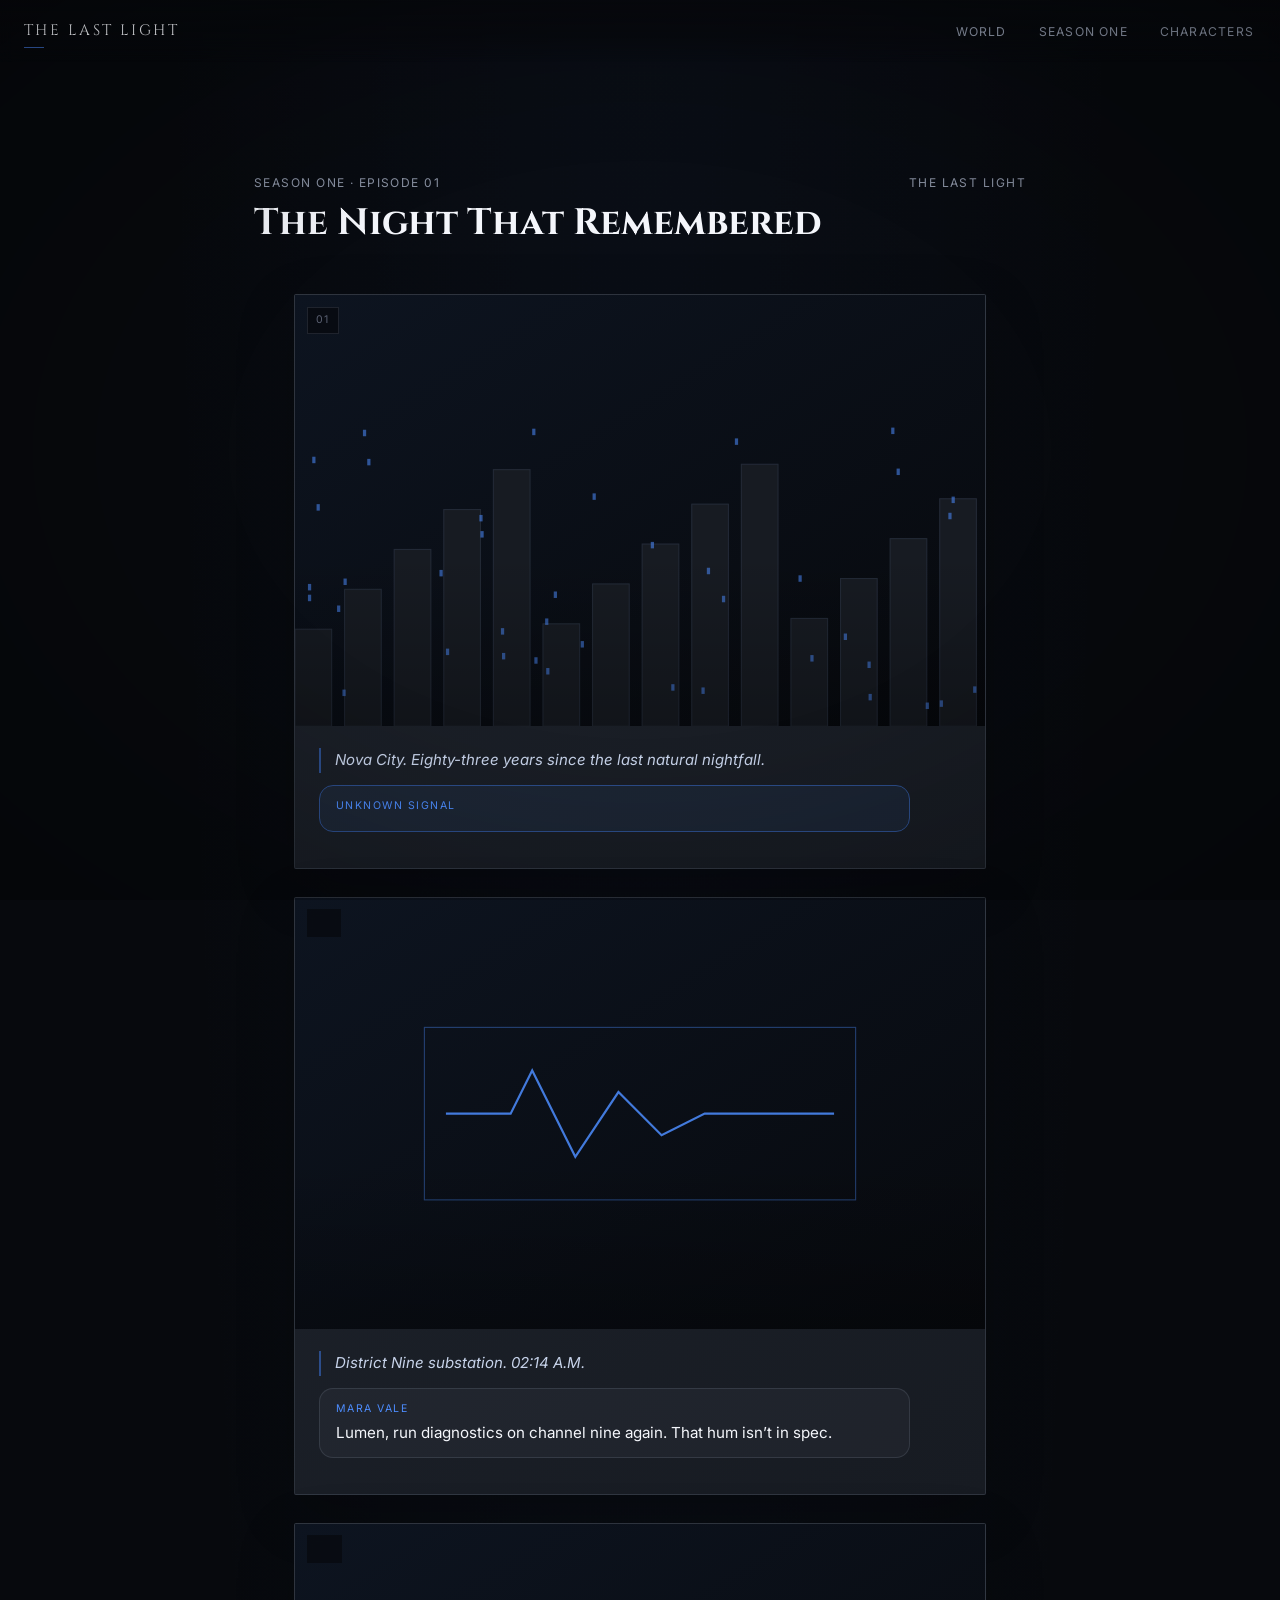
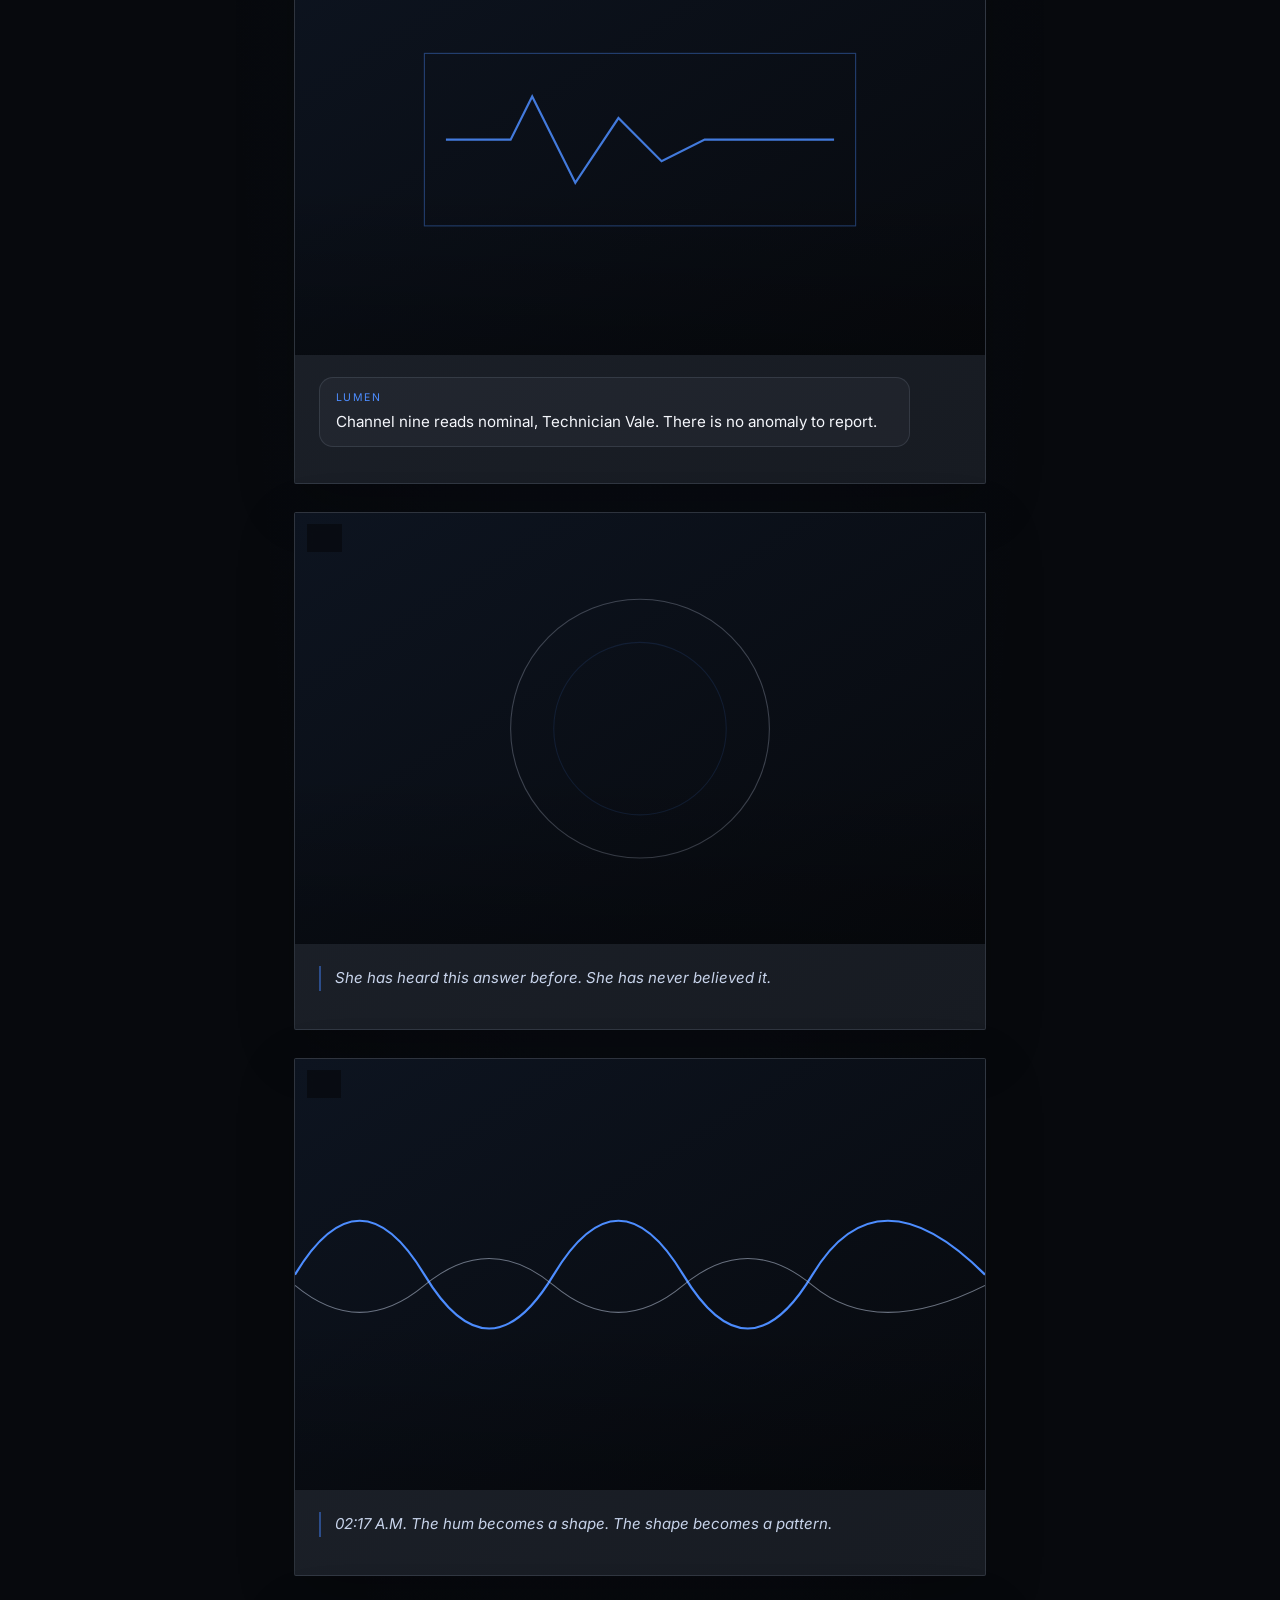
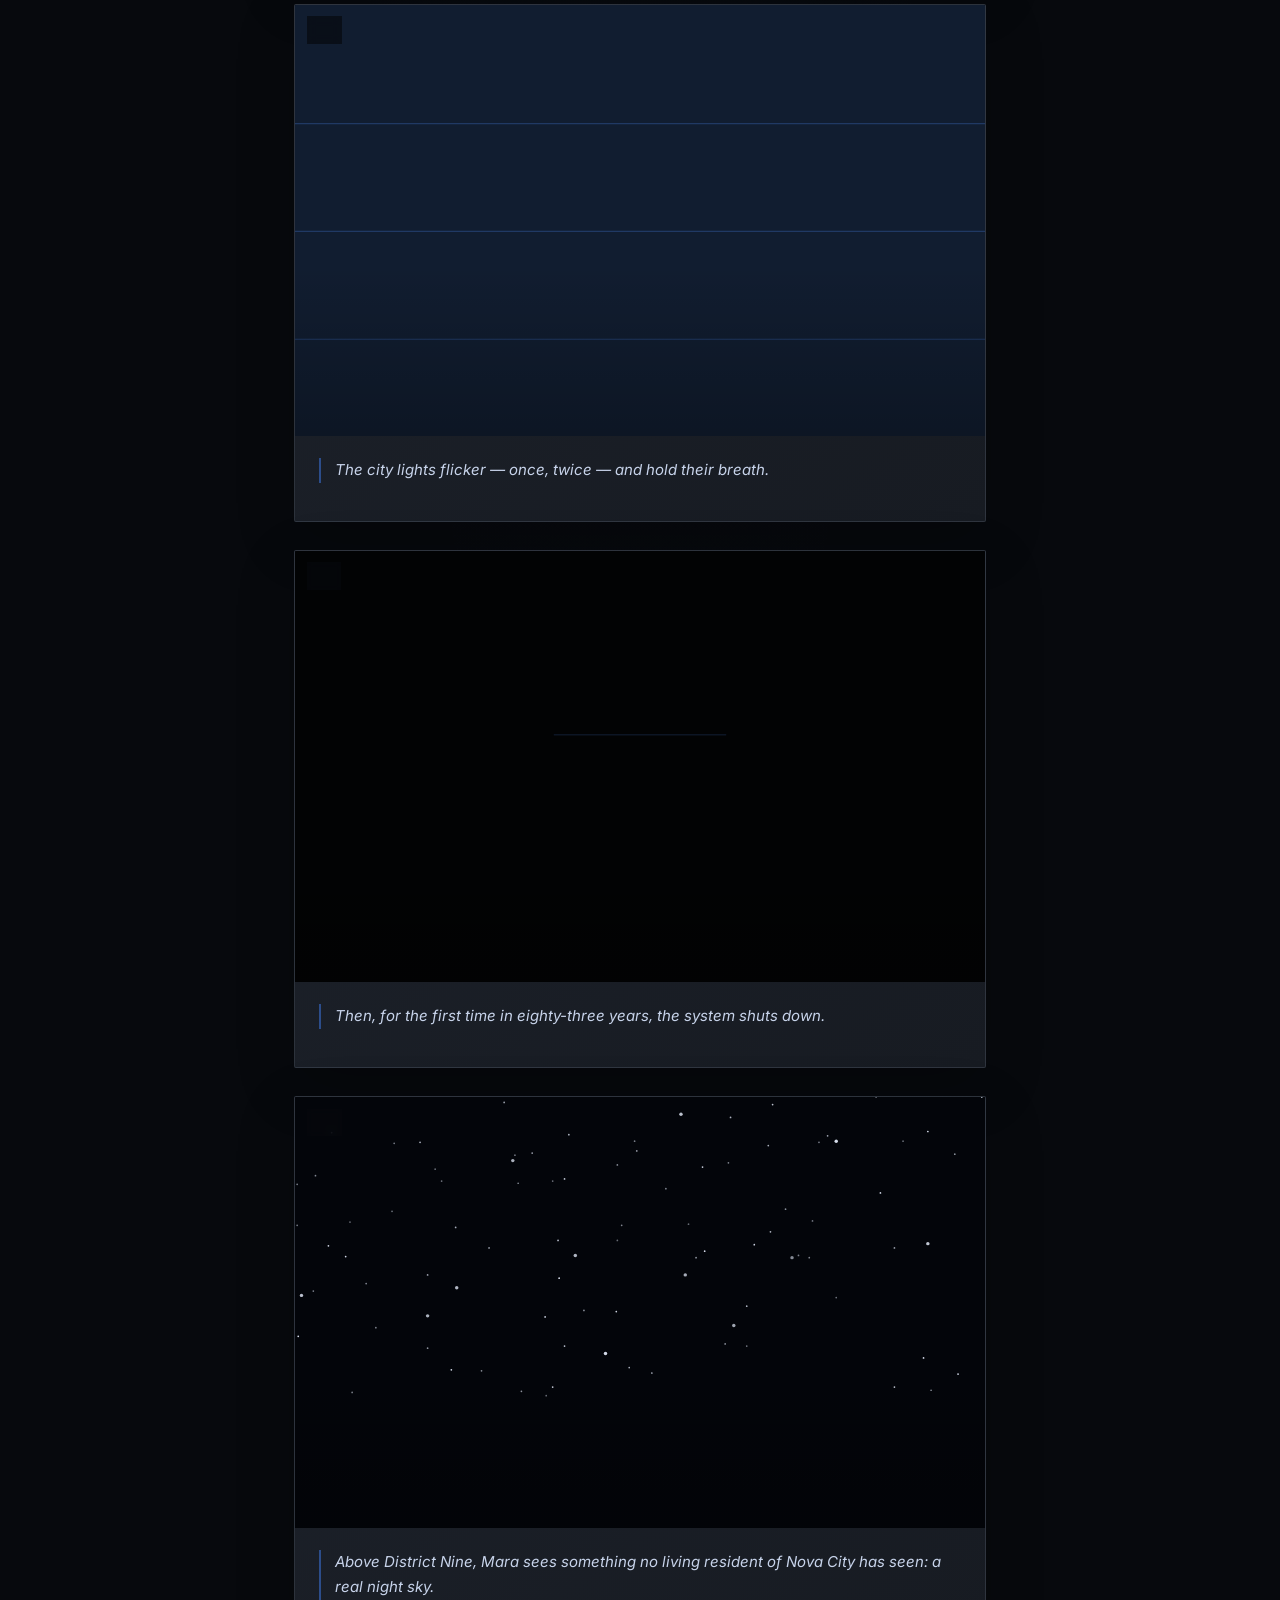
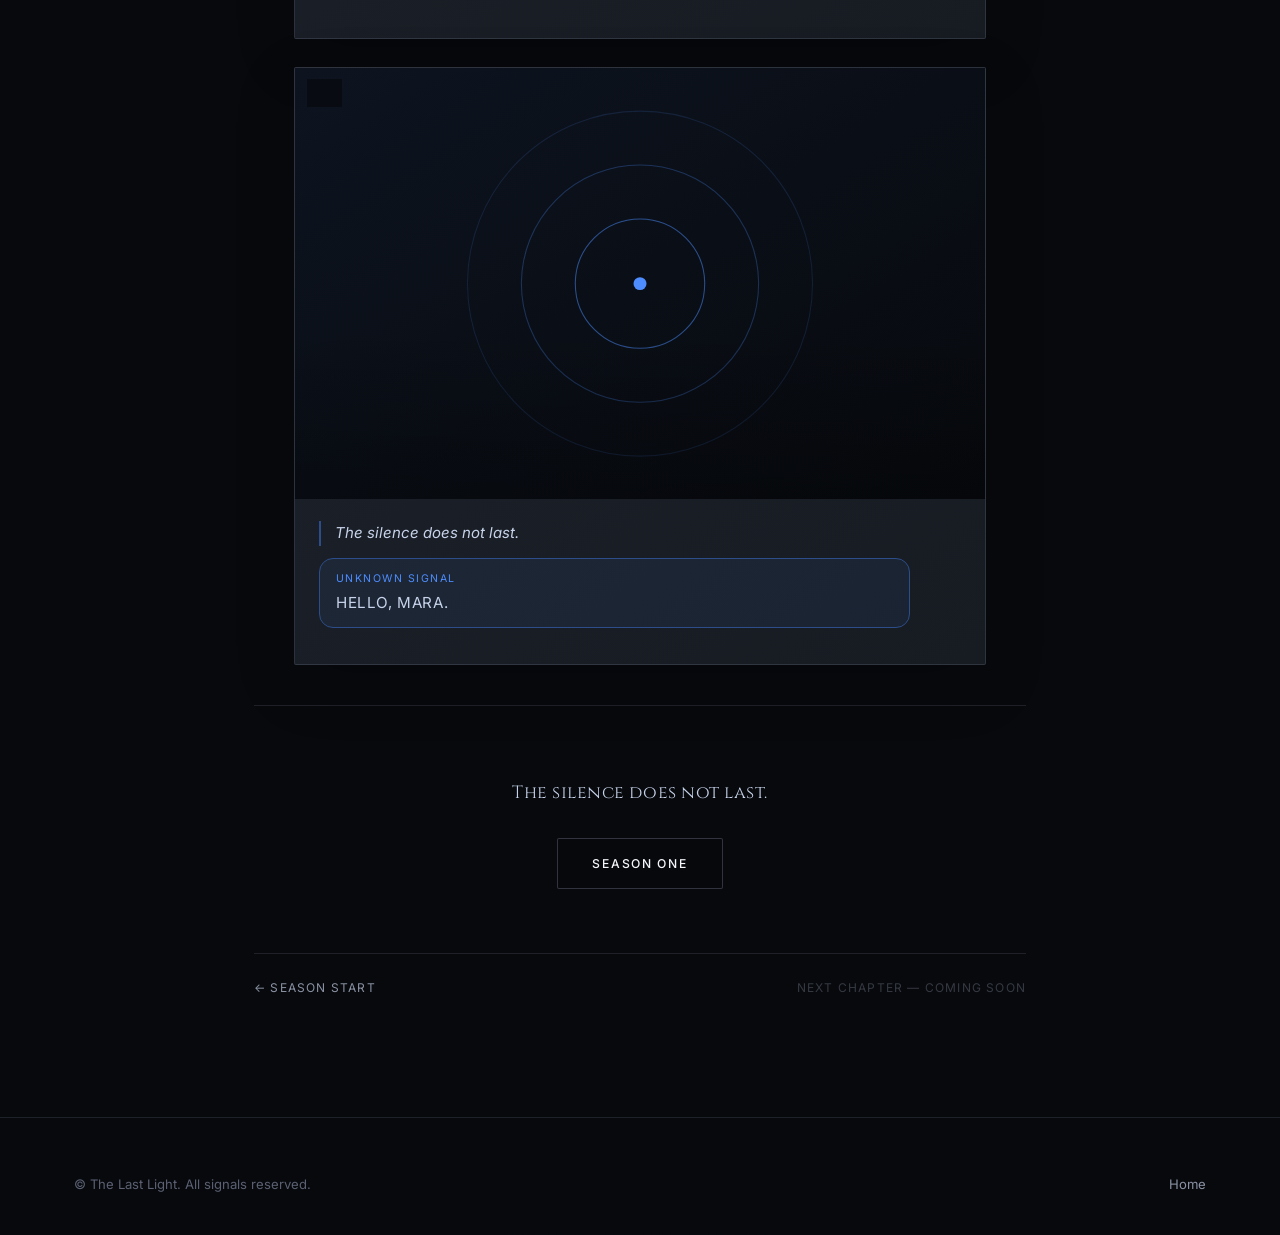
==== commit 03a29e23: "Merge remote production baseline with v0.1 comic series" ====
--- a/episodes/season-1/episode-01/index.html
+++ b/episodes/season-1/episode-01/index.html
@@ -1,81 +1,79 @@
-<!DOCTYPE html>
+<!doctype html>
 <html lang="en">
 <head>
-<meta charset="UTF-8">
-<meta name="viewport" content="width=device-width, initial-scale=1.0">
+<meta charset="utf-8">
+<meta name="viewport" content="width=device-width, initial-scale=1">
 <title>The Night That Remembered — The Last Light</title>
-<meta name="description" content="Episode 01 of The Last Light. A Lumen signal technician hears something the network insists is not there.">
+<meta name="description" content="A Lumen signal technician hears something the network insists is not there.">
+
+<meta property="og:type" content="article">
 <meta property="og:title" content="The Night That Remembered — The Last Light">
 <meta property="og:description" content="A Lumen signal technician hears something the network insists is not there.">
-<meta property="og:type" content="article">
-<link rel="icon" href="../../../favicon.svg" type="image/svg+xml">
-<link rel="manifest" href="../../../manifest.webmanifest">
+<meta property="og:image" content="../../../assets/social/episode-01.jpg">
+
+<meta name="twitter:card" content="summary_large_image">
+<meta name="twitter:title" content="The Night That Remembered — The Last Light">
+<meta name="twitter:description" content="A Lumen signal technician hears something the network insists is not there.">
+
+<link rel="icon" href="data:,">
 <link rel="preconnect" href="https://fonts.googleapis.com">
 <link rel="preconnect" href="https://fonts.gstatic.com" crossorigin>
 <link href="https://fonts.googleapis.com/css2?family=Cinzel:wght@500;600&family=Inter:wght@300;400;500;600&display=swap" rel="stylesheet">
 <link rel="stylesheet" href="../../../styles.css">
 </head>
 <body>
+
 <a class="skip-link" href="#main">Skip to content</a>
 
-<nav class="site-nav" aria-label="Primary">
+<nav class="site-nav">
   <a class="nav-mark" href="../../../index.html">THE LAST LIGHT</a>
-  <button class="nav-toggle" aria-label="Open menu" aria-expanded="false">
-    <svg width="18" height="14" viewBox="0 0 18 14" fill="none" aria-hidden="true">
-      <path d="M0 1H18M0 7H18M0 13H18" stroke="currentColor" stroke-width="1.5"/>
-    </svg>
+  <button class="nav-toggle" aria-label="Open menu" aria-expanded="false" aria-controls="primary-nav">
+    <span aria-hidden="true">&#9776;</span>
   </button>
-  <ul class="nav-links">
-    <li><a href="../../../index.html#story">Story</a></li>
+  <ul class="nav-links" id="primary-nav">
+    <li><a href="../../../index.html#world">World</a></li>
+    <li><a href="../../../index.html#season">Season One</a></li>
     <li><a href="../../../index.html#characters">Characters</a></li>
-    <li><a href="../../../index.html#world">World</a></li>
-    <li><a href="../../../index.html#season">Season 01</a></li>
   </ul>
 </nav>
 
 <main id="main">
-  <section class="section" style="padding-top:150px;">
-    <div class="container reader">
-      <div class="reader-meta">
-        <span>Season 01 &middot; Episode 01</span>
-        <span>Nova City</span>
+  <section class="section reader" style="padding-top:160px;">
+    <div class="container">
+      <div class="reader">
+        <p class="reader-meta">
+          <span>Season One &middot; Episode 01</span>
+          <span>The Last Light</span>
+        </p>
+        <h1 class="reader-title" data-reader-title>The Night That Remembered</h1>
+
+        <div data-reader data-episode="1" aria-label="Episode 01 panels"></div>
+
+        <div class="reader-loop">
+          <p class="reader-loop-line">The silence does not last.</p>
+          <div class="reader-loop-actions">
+            <a class="btn btn-ghost" href="../../../index.html#season">Season One</a>
+          </div>
+        </div>
+
+        <nav class="reader-nav" aria-label="Episode navigation">
+          <a data-nav-prev href="#" aria-disabled="false">&larr; Season Start</a>
+          <a data-nav-next href="#" aria-disabled="false">Next Chapter &rarr;</a>
+        </nav>
       </div>
-      <h1 class="reader-title" data-reader-title>The Night That Remembered</h1>
-
-      <div data-reader aria-live="polite"></div>
-
-      <div class="reader-loop">
-        <p class="reader-loop-line">Somewhere beyond the light, something is awake.</p>
-        <div class="reader-loop-actions">
-          <a class="btn btn-ghost" href="index.html" onclick="location.reload();return false;">Read Again</a>
-          <a class="btn btn-primary" data-nav-next href="#">Next Chapter</a>
-        </div>
-      </div>
-
-      <nav class="reader-nav" aria-label="Episode navigation">
-        <a data-nav-prev href="#">&larr; Season Start</a>
-        <a href="../../../index.html#season">All Episodes</a>
-        <a data-nav-next href="#">Next &rarr;</a>
-      </nav>
     </div>
   </section>
 </main>
 
 <footer class="site-footer">
   <div class="container footer-row">
-    <span>&copy; 2026 The Last Light. An original story universe.</span>
+    <span>&copy; The Last Light. All signals reserved.</span>
     <ul class="footer-links">
-      <li><a href="../../../universe/character-bible.md">Characters</a></li>
       <li><a href="../../../index.html">Home</a></li>
     </ul>
   </div>
 </footer>
 
 <script src="../../../app.js"></script>
-<script>
-  document.addEventListener('DOMContentLoaded', function () {
-    LastLight.renderReader(1);
-  });
-</script>
 </body>
 </html>
--- a/styles.css
+++ b/styles.css
@@ -1,515 +1,302 @@
 /* =========================================================
-   THE LAST LIGHT — core stylesheet
-   Cinematic, restrained, premium. No neon-cyberpunk cliché.
+   THE LAST LIGHT — CORE STYLESHEET
+   Premium cinematic edition
+   Restrained sci-fi / graphic novel / editorial
    ========================================================= */
 
 :root{
-  /* base */
   --near-black:#07090d;
+  --deep-black:#040509;
   --midnight:#0d1420;
   --graphite:#171b22;
+  --graphite-light:#1d222b;
+
+  --cold-white:#f4f6fb;
+  --moonlight:#dfe6f5;
+  --pale-blue:#c7d3ea;
   --muted-silver:#8a92a3;
   --silver-dim:#5b6172;
 
-  /* light */
-  --cold-white:#f4f6fb;
-  --pale-blue:#c7d3ea;
-  --moonlight:#dfe6f5;
-
-  /* accent — restrained electric blue, used sparingly */
   --accent:#4d8dff;
+  --accent-soft:#79a8ff;
   --accent-dim:#2c4d8a;
-  --accent-glow:rgba(77,141,255,0.35);
-
-  --border:rgba(199,211,234,0.12);
-  --border-strong:rgba(199,211,234,0.22);
+  --accent-glow:rgba(77,141,255,.35);
+  --accent-faint:rgba(77,141,255,.08);
+
+  --border:rgba(199,211,234,.12);
+  --border-soft:rgba(199,211,234,.07);
+  --border-strong:rgba(199,211,234,.22);
 
   --font-display:'Cinzel','Georgia',serif;
   --font-body:'Inter','Segoe UI',system-ui,-apple-system,sans-serif;
 
   --max-w:1180px;
+  --reader-w:820px;
   --radius:2px;
+
   --ease:cubic-bezier(.19,1,.22,1);
-}
-
-*,*::before,*::after{box-sizing:border-box;}
-html{scroll-behavior:smooth;}
-@media (prefers-reduced-motion:reduce){
-  html{scroll-behavior:auto;}
-  *,*::before,*::after{animation-duration:0.01ms !important;animation-iteration-count:1 !important;transition-duration:0.01ms !important;scroll-behavior:auto !important;}
-}
+  --ease-soft:cubic-bezier(.22,1,.36,1);
+}
+
+*,*::before,*::after{ box-sizing:border-box; }
+
+html{ scroll-behavior:smooth; background:var(--near-black); }
 
 body{
   margin:0;
-  background:var(--near-black);
+  background:
+    radial-gradient(ellipse at 50% -20%, rgba(77,141,255,.045), transparent 55%),
+    var(--near-black);
   color:var(--moonlight);
   font-family:var(--font-body);
   line-height:1.6;
   -webkit-font-smoothing:antialiased;
+  -moz-osx-font-smoothing:grayscale;
   overflow-x:hidden;
 }
 
-img{max-width:100%;display:block;}
-a{color:inherit;text-decoration:none;}
-button{font-family:inherit;cursor:pointer;}
-
-.container{
-  max-width:var(--max-w);
-  margin:0 auto;
-  padding:0 24px;
-}
-
-/* focus visibility (accessibility) */
-a:focus-visible,button:focus-visible,[tabindex]:focus-visible{
+body::before{
+  content:"";
+  position:fixed; inset:0; pointer-events:none; z-index:999;
+  opacity:.025;
+  background-image:url("data:image/svg+xml,%3Csvg viewBox='0 0 180 180' xmlns='http://www.w3.org/2000/svg'%3E%3Cfilter id='n'%3E%3CfeTurbulence type='fractalNoise' baseFrequency='.9' numOctaves='4' stitchTiles='stitch'/%3E%3C/filter%3E%3Crect width='100%25' height='100%25' filter='url(%23n)' opacity='.45'/%3E%3C/svg%3E");
+  mix-blend-mode:soft-light;
+}
+
+body::after{
+  content:"";
+  position:fixed; inset:0; pointer-events:none; z-index:998;
+  background:radial-gradient(ellipse at center, transparent 45%, rgba(0,0,0,.28) 100%);
+}
+
+@media (prefers-reduced-motion:reduce){
+  html{ scroll-behavior:auto; }
+  *,*::before,*::after{
+    animation-duration:.01ms !important;
+    animation-iteration-count:1 !important;
+    transition-duration:.01ms !important;
+    scroll-behavior:auto !important;
+  }
+}
+
+img{ max-width:100%; display:block; }
+svg{ max-width:100%; }
+a{ color:inherit; text-decoration:none; }
+button{ font-family:inherit; cursor:pointer; }
+::selection{ background:var(--accent); color:var(--near-black); }
+
+::-webkit-scrollbar{ width:8px; }
+::-webkit-scrollbar-track{ background:var(--deep-black); }
+::-webkit-scrollbar-thumb{ background:#252c38; border-radius:10px; }
+::-webkit-scrollbar-thumb:hover{ background:#394355; }
+
+a:focus-visible, button:focus-visible, [tabindex]:focus-visible{
   outline:2px solid var(--accent);
-  outline-offset:3px;
+  outline-offset:4px;
 }
 
 .visually-hidden{
-  position:absolute !important;
-  width:1px;height:1px;
-  padding:0;margin:-1px;
+  position:absolute !important; width:1px; height:1px; padding:0; margin:-1px;
+  overflow:hidden; clip:rect(0,0,0,0); white-space:nowrap; border:0;
+}
+
+.skip-link{
+  position:absolute; top:-48px; left:12px;
+  background:var(--accent); color:var(--near-black);
+  padding:10px 16px; z-index:1000; font-weight:600;
+  transition:top .2s var(--ease);
+}
+.skip-link:focus{ top:12px; }
+
+.container{ width:100%; max-width:var(--max-w); margin:0 auto; padding:0 24px; }
+
+.site-nav{
+  position:fixed; top:0; left:0; right:0; z-index:500;
+  display:flex; align-items:center; justify-content:space-between;
+  padding:18px 24px;
+  background:linear-gradient(to bottom, rgba(7,9,13,.94), rgba(7,9,13,.68) 60%, transparent);
+  backdrop-filter:blur(8px); -webkit-backdrop-filter:blur(8px);
+  transition:background .4s var(--ease), border-color .4s var(--ease), padding .4s var(--ease);
+}
+.site-nav.is-scrolled{ padding-top:13px; padding-bottom:13px; background:rgba(7,9,13,.9); border-bottom:1px solid var(--border); }
+
+.nav-mark{ position:relative; font-family:var(--font-display); letter-spacing:.16em; font-size:.95rem; color:var(--cold-white); white-space:nowrap; }
+.nav-mark::after{ content:""; position:absolute; left:0; bottom:-5px; width:20px; height:1px; background:var(--accent); opacity:.65; }
+
+.nav-links{ display:flex; align-items:center; gap:28px; list-style:none; margin:0; padding:0; }
+.nav-links a{ position:relative; font-size:.76rem; letter-spacing:.1em; text-transform:uppercase; color:var(--muted-silver); padding:7px 2px; transition:color .25s var(--ease); }
+.nav-links a::after{ content:""; position:absolute; left:0; right:100%; bottom:0; height:1px; background:var(--accent); transition:right .3s var(--ease); }
+.nav-links a:hover, .nav-links a:focus-visible{ color:var(--cold-white); }
+.nav-links a:hover::after, .nav-links a:focus-visible::after{ right:0; }
+
+.nav-toggle{ display:none; background:rgba(7,9,13,.4); border:1px solid var(--border-strong); color:var(--cold-white); width:40px; height:40px; align-items:center; justify-content:center; border-radius:var(--radius); }
+
+.hero{
+  position:relative; min-height:100svh; display:flex; align-items:center; overflow:hidden; isolation:isolate;
+  background:
+    radial-gradient(ellipse at 72% 18%, rgba(77,141,255,.12), transparent 48%),
+    radial-gradient(ellipse at 25% 70%, rgba(70,90,130,.06), transparent 55%),
+    linear-gradient(180deg, var(--near-black) 0%, var(--midnight) 64%, var(--near-black) 100%);
+}
+.hero::before{
+  content:""; position:absolute; inset:0;
+  background:linear-gradient(90deg, rgba(7,9,13,.45), transparent 35%, transparent 65%, rgba(7,9,13,.4));
+  z-index:1; pointer-events:none;
+}
+.hero-art{ position:absolute; inset:0; z-index:0; opacity:.9; transform:scale(1.015); animation:hero-breathe 18s var(--ease-soft) infinite alternate; }
+.hero-art svg{ width:100%; height:100%; display:block; }
+.hero-scrim{
+  position:absolute; inset:0;
+  background:linear-gradient(180deg, rgba(7,9,13,.08) 0%, rgba(7,9,13,.25) 42%, rgba(7,9,13,.72) 78%, var(--near-black) 100%);
+  z-index:1;
+}
+.hero-content{ position:relative; z-index:2; width:100%; padding:160px 0 120px; text-align:center; }
+.hero-eyebrow{ margin:0 0 22px; font-size:.72rem; letter-spacing:.34em; text-transform:uppercase; color:var(--pale-blue); opacity:.85; }
+.hero-title{ font-family:var(--font-display); font-size:clamp(2.6rem,8vw,6rem); line-height:1.02; letter-spacing:.07em; margin:0; color:var(--cold-white); text-shadow:0 0 70px rgba(77,141,255,.2), 0 2px 20px rgba(0,0,0,.5); }
+.hero-statement{ max-width:640px; margin:28px auto 14px; font-size:clamp(1.05rem,2.4vw,1.4rem); line-height:1.55; color:var(--moonlight); font-weight:300; }
+.hero-sub{ max-width:520px; margin:0 auto 44px; font-size:.95rem; color:var(--muted-silver); }
+.hero-ctas{ display:flex; gap:18px; justify-content:center; flex-wrap:wrap; }
+
+.btn{
+  position:relative; display:inline-flex; align-items:center; justify-content:center; min-height:50px; padding:15px 34px;
+  font-size:.76rem; font-weight:500; letter-spacing:.14em; text-transform:uppercase; border-radius:var(--radius);
+  transition:transform .3s var(--ease), box-shadow .3s var(--ease), background .3s var(--ease), border-color .3s var(--ease), color .3s var(--ease);
   overflow:hidden;
-  clip:rect(0,0,0,0);
-  white-space:nowrap;border:0;
-}
-
-.skip-link{
-  position:absolute;top:-48px;left:12px;
-  background:var(--accent);color:var(--near-black);
-  padding:10px 16px;z-index:1000;
-  transition:top .2s var(--ease);
-  font-weight:600;
-}
-.skip-link:focus{top:12px;}
-
-/* ---------- Nav ---------- */
-.site-nav{
-  position:fixed;top:0;left:0;right:0;
-  z-index:500;
-  display:flex;align-items:center;justify-content:space-between;
-  padding:18px 24px;
-  background:linear-gradient(to bottom, rgba(7,9,13,0.92), rgba(7,9,13,0));
-  backdrop-filter:blur(6px);
-  transition:background .3s var(--ease);
-}
-.site-nav.is-scrolled{
-  background:rgba(7,9,13,0.86);
-  border-bottom:1px solid var(--border);
-}
-.nav-mark{
-  font-family:var(--font-display);
-  letter-spacing:.14em;
-  font-size:.95rem;
-  color:var(--cold-white);
-}
-.nav-links{
-  display:flex;gap:28px;
-  list-style:none;margin:0;padding:0;
-}
-.nav-links a{
-  font-size:.8rem;letter-spacing:.08em;text-transform:uppercase;
-  color:var(--muted-silver);
-  padding:6px 2px;
-  border-bottom:1px solid transparent;
-  transition:color .25s var(--ease),border-color .25s var(--ease);
-}
-.nav-links a:hover,.nav-links a:focus-visible{color:var(--cold-white);border-color:var(--accent);}
-.nav-toggle{
-  display:none;
-  background:none;border:1px solid var(--border-strong);
-  color:var(--cold-white);
-  width:40px;height:40px;
-  align-items:center;justify-content:center;
-}
+}
+.btn::before{ content:""; position:absolute; inset:0; background:linear-gradient(120deg, transparent 20%, rgba(255,255,255,.12) 50%, transparent 80%); transform:translateX(-120%); transition:transform .6s var(--ease); }
+.btn:hover::before{ transform:translateX(120%); }
+.btn-primary{ background:var(--accent); color:var(--near-black); font-weight:650; box-shadow:0 0 0 rgba(77,141,255,0); }
+.btn-primary:hover, .btn-primary:focus-visible{ box-shadow:0 10px 40px rgba(77,141,255,.22); transform:translateY(-2px); }
+.btn-ghost{ border:1px solid var(--border-strong); background:rgba(7,9,13,.2); color:var(--cold-white); }
+.btn-ghost:hover, .btn-ghost:focus-visible{ border-color:var(--accent); color:var(--accent-soft); background:rgba(77,141,255,.04); }
+.btn.disabled{ opacity:.35; pointer-events:none; }
+
+.hero-scroll-cue{ position:absolute; bottom:28px; left:50%; transform:translateX(-50%); z-index:2; color:var(--silver-dim); font-size:.65rem; letter-spacing:.22em; text-transform:uppercase; display:flex; flex-direction:column; align-items:center; gap:10px; }
+.hero-scroll-cue .line{ width:1px; height:36px; background:linear-gradient(var(--muted-silver), transparent); animation:pulse-line 2.4s var(--ease) infinite; }
+
+@keyframes pulse-line{ 0%,100%{ opacity:.2; transform:scaleY(.8); } 50%{ opacity:.9; transform:scaleY(1); } }
+@keyframes hero-breathe{ from{ transform:scale(1.01); } to{ transform:scale(1.035); } }
+
+.section{ position:relative; padding:120px 0; border-top:1px solid var(--border); }
+.section::before{ content:""; position:absolute; top:0; left:50%; width:min(420px,50%); height:1px; transform:translateX(-50%); background:linear-gradient(90deg, transparent, rgba(77,141,255,.25), transparent); opacity:.6; }
+.section-head{ max-width:680px; margin:0 0 56px; }
+.section-eyebrow{ margin:0 0 16px; font-size:.7rem; letter-spacing:.3em; text-transform:uppercase; color:var(--accent); }
+.section-title{ font-family:var(--font-display); font-size:clamp(1.8rem,4vw,2.7rem); line-height:1.2; color:var(--cold-white); margin:0 0 18px; letter-spacing:.025em; }
+.section-desc{ color:var(--muted-silver); font-size:1rem; line-height:1.75; max-width:580px; }
+
+.reader{ max-width:var(--reader-w); margin:0 auto; }
+.reader-meta{ display:flex; justify-content:space-between; align-items:baseline; flex-wrap:wrap; gap:12px; margin-bottom:8px; color:var(--muted-silver); font-size:.75rem; letter-spacing:.12em; text-transform:uppercase; }
+.reader-title{ font-family:var(--font-display); font-size:clamp(1.6rem,4vw,2.3rem); line-height:1.25; color:var(--cold-white); margin:6px 0 48px; }
+
+.panel{
+  position:relative; margin-bottom:28px; border:1px solid var(--border);
+  background:linear-gradient(145deg, var(--graphite-light), var(--graphite));
+  overflow:hidden; border-radius:var(--radius);
+  box-shadow:0 18px 60px rgba(0,0,0,.18);
+  transition:border-color .4s var(--ease), transform .4s var(--ease), box-shadow .4s var(--ease);
+}
+.panel:hover{ border-color:var(--border-strong); transform:translateY(-2px); box-shadow:0 24px 80px rgba(0,0,0,.25); }
+.panel-art{ position:relative; aspect-ratio:16/10; width:100%; display:block; background:linear-gradient(160deg, var(--midnight), var(--near-black)); overflow:hidden; }
+.panel-art::after{ content:""; position:absolute; inset:0; pointer-events:none; background:linear-gradient(180deg, transparent 60%, rgba(0,0,0,.25)); }
+.panel-art svg, .panel-art img{ width:100%; height:100%; display:block; object-fit:cover; }
+.panel-body{ padding:22px 24px 26px; }
+.panel-caption{ color:var(--pale-blue); font-style:italic; font-size:.94rem; line-height:1.65; margin:0 0 12px; border-left:2px solid var(--accent-dim); padding-left:14px; }
+.panel-dialogue{ background:rgba(199,211,234,.045); border:1px solid var(--border); border-radius:14px; padding:12px 16px; margin:0 0 10px; font-size:.95rem; line-height:1.55; color:var(--cold-white); max-width:92%; }
+.panel-dialogue .speaker{ display:block; font-size:.66rem; letter-spacing:.14em; text-transform:uppercase; color:var(--accent); margin-bottom:4px; }
+.panel-signal{ background:rgba(77,141,255,.07); border:1px solid var(--accent-dim); color:var(--pale-blue); letter-spacing:.04em; }
+.panel-number{ position:absolute; top:12px; left:12px; z-index:3; font-size:.66rem; letter-spacing:.12em; color:var(--silver-dim); background:rgba(7,9,13,.65); padding:4px 8px; border:1px solid var(--border); backdrop-filter:blur(4px); }
+
+.reader-loop{ text-align:center; padding:56px 0 8px; border-top:1px solid var(--border); margin-top:40px; }
+.reader-loop-line{ font-family:var(--font-display); color:var(--pale-blue); font-size:1.1rem; letter-spacing:.03em; margin-bottom:30px; }
+.reader-loop-actions{ display:flex; gap:16px; justify-content:center; flex-wrap:wrap; }
+
+.reader-nav{ display:flex; justify-content:space-between; align-items:center; margin-top:56px; padding-top:24px; border-top:1px solid var(--border); gap:16px; flex-wrap:wrap; }
+.reader-nav a, .reader-nav span{ font-size:.75rem; letter-spacing:.1em; text-transform:uppercase; color:var(--muted-silver); transition:color .25s var(--ease); }
+.reader-nav a:hover, .reader-nav a:focus-visible{ color:var(--accent); }
+.reader-nav .disabled{ opacity:.35; pointer-events:none; }
+
+.char-grid{ display:grid; grid-template-columns:repeat(auto-fill,minmax(240px,1fr)); gap:1px; background:var(--border); border:1px solid var(--border); }
+.char-card{ background:var(--near-black); padding:30px 26px 34px; transition:background .35s var(--ease), transform .35s var(--ease); }
+.char-card:hover{ background:var(--graphite); transform:translateY(-2px); }
+.char-portrait{ width:64px; height:64px; border-radius:50%; margin-bottom:20px; background:radial-gradient(circle at 35% 30%, var(--accent-dim), var(--near-black) 70%); border:1px solid var(--border-strong); box-shadow:0 0 30px rgba(77,141,255,.08); }
+.char-name{ font-family:var(--font-display); font-size:1.2rem; color:var(--cold-white); margin:0 0 4px; }
+.char-role{ font-size:.7rem; letter-spacing:.12em; text-transform:uppercase; color:var(--accent); margin:0 0 16px; }
+.char-desc{ color:var(--muted-silver); font-size:.92rem; line-height:1.7; margin:0 0 14px; }
+.char-question{ font-style:italic; color:var(--pale-blue); font-size:.88rem; border-top:1px solid var(--border); padding-top:14px; margin:0; }
+
+.world-chain{ display:flex; flex-direction:column; max-width:420px; margin:0 auto 64px; }
+.world-chain-node{ padding:16px 20px; border:1px solid var(--border-strong); background:linear-gradient(145deg, var(--graphite-light), var(--graphite)); text-align:center; font-family:var(--font-display); letter-spacing:.08em; color:var(--cold-white); font-size:.95rem; }
+.world-chain-arrow{ text-align:center; color:var(--silver-dim); padding:8px 0; font-size:.9rem; }
+.world-grid{ display:grid; grid-template-columns:repeat(auto-fill,minmax(260px,1fr)); gap:24px; }
+.world-card{ border:1px solid var(--border); padding:26px; background:linear-gradient(160deg, rgba(199,211,234,.035), transparent); transition:border-color .3s var(--ease), background .3s var(--ease), transform .3s var(--ease); }
+.world-card:hover{ border-color:var(--border-strong); background:linear-gradient(160deg, rgba(77,141,255,.045), transparent); transform:translateY(-2px); }
+.world-card h3{ font-family:var(--font-display); color:var(--cold-white); margin:0 0 10px; font-size:1.05rem; letter-spacing:.03em; }
+.world-card p{ color:var(--muted-silver); font-size:.9rem; line-height:1.7; margin:0; }
+
+.season-list{ border-top:1px solid var(--border); }
+.season-row{ display:grid; grid-template-columns:64px 1fr auto; align-items:center; gap:20px; padding:20px 4px; border-bottom:1px solid var(--border); transition:background .25s var(--ease), padding-left .25s var(--ease); }
+.season-row:hover{ background:rgba(199,211,234,.025); padding-left:10px; }
+.season-row.is-linked{ cursor:pointer; }
+.season-num{ font-family:var(--font-display); color:var(--silver-dim); font-size:1.2rem; }
+.season-row.is-active .season-num{ color:var(--accent); }
+.season-title{ color:var(--cold-white); font-size:.98rem; }
+.season-status{ font-size:.66rem; letter-spacing:.1em; text-transform:uppercase; padding:6px 12px; border:1px solid var(--border-strong); color:var(--muted-silver); white-space:nowrap; }
+.season-status.reading{ color:var(--accent); border-color:var(--accent-dim); background:rgba(77,141,255,.035); }
+.season-status.finale{ color:var(--pale-blue); border-color:var(--pale-blue); }
+
+.site-footer{ border-top:1px solid var(--border); padding:56px 0 40px; color:var(--silver-dim); font-size:.82rem; }
+.footer-row{ display:flex; justify-content:space-between; align-items:center; flex-wrap:wrap; gap:16px; }
+.footer-links{ display:flex; gap:20px; list-style:none; padding:0; margin:0; }
+.footer-links a{ color:var(--muted-silver); transition:color .25s var(--ease); }
+.footer-links a:hover, .footer-links a:focus-visible{ color:var(--accent); }
+
+.mt-lg{ margin-top:64px; }
+.center{ text-align:center; }
 
 @media (max-width:760px){
   .nav-links{
-    position:fixed;inset:0 0 0 auto;
-    width:min(78vw,320px);
-    background:var(--midnight);
-    flex-direction:column;
-    padding:96px 32px 32px;
-    gap:22px;
-    transform:translateX(100%);
-    transition:transform .35s var(--ease);
-    border-left:1px solid var(--border);
+    position:fixed; inset:0 0 0 auto; width:min(82vw,320px);
+    background:linear-gradient(160deg, var(--midnight), var(--near-black));
+    flex-direction:column; align-items:flex-start; padding:96px 32px 32px; gap:22px;
+    transform:translateX(100%); transition:transform .4s var(--ease);
+    border-left:1px solid var(--border); box-shadow:-30px 0 80px rgba(0,0,0,.35);
   }
-  .nav-links.is-open{transform:translateX(0);}
-  .nav-toggle{display:flex;}
-}
-
-/* ---------- Hero ---------- */
-.hero{
-  position:relative;
-  min-height:100svh;
-  display:flex;align-items:center;
-  overflow:hidden;
-  background:
-    radial-gradient(ellipse at 70% 20%, rgba(77,141,255,0.10), transparent 55%),
-    linear-gradient(180deg, var(--near-black) 0%, var(--midnight) 65%, var(--near-black) 100%);
-}
-.hero-art{
-  position:absolute;inset:0;
-  z-index:0;
-  opacity:.9;
-}
-.hero-art svg{width:100%;height:100%;display:block;}
-.hero-scrim{
-  position:absolute;inset:0;
-  background:linear-gradient(180deg, rgba(7,9,13,0.15) 0%, rgba(7,9,13,0.55) 70%, var(--near-black) 100%);
-  z-index:1;
-}
-.hero-content{
-  position:relative;z-index:2;
-  width:100%;
-  padding:160px 0 120px;
-  text-align:center;
-}
-.hero-eyebrow{
-  font-size:.75rem;letter-spacing:.3em;text-transform:uppercase;
-  color:var(--pale-blue);
-  margin:0 0 22px;
-}
-.hero-title{
-  font-family:var(--font-display);
-  font-size:clamp(2.6rem,8vw,6rem);
-  letter-spacing:.06em;
-  margin:0;
-  color:var(--cold-white);
-  text-shadow:0 0 60px rgba(77,141,255,0.25);
-}
-.hero-statement{
-  font-size:clamp(1.05rem,2.4vw,1.4rem);
-  color:var(--moonlight);
-  max-width:640px;
-  margin:26px auto 14px;
-  font-weight:300;
-}
-.hero-sub{
-  color:var(--muted-silver);
-  max-width:520px;
-  margin:0 auto 44px;
-  font-size:.98rem;
-}
-.hero-ctas{
-  display:flex;gap:18px;justify-content:center;flex-wrap:wrap;
-}
-.btn{
-  display:inline-block;
-  padding:15px 34px;
-  font-size:.8rem;
-  letter-spacing:.14em;
-  text-transform:uppercase;
-  border-radius:var(--radius);
-  transition:transform .3s var(--ease),box-shadow .3s var(--ease),background .3s var(--ease),color .3s var(--ease);
-}
-.btn-primary{
-  background:var(--accent);
-  color:var(--near-black);
-  font-weight:600;
-  box-shadow:0 0 0 rgba(77,141,255,0);
-}
-.btn-primary:hover,.btn-primary:focus-visible{
-  box-shadow:0 0 34px var(--accent-glow);
-  transform:translateY(-1px);
-}
-.btn-ghost{
-  border:1px solid var(--border-strong);
-  color:var(--cold-white);
-}
-.btn-ghost:hover,.btn-ghost:focus-visible{
-  border-color:var(--accent);
-  color:var(--accent);
-}
-.btn.disabled{
-  opacity:.35;
-  pointer-events:none;
-}
-.hero-scroll-cue{
-  position:absolute;bottom:28px;left:50%;
-  transform:translateX(-50%);
-  z-index:2;
-  color:var(--silver-dim);
-  font-size:.68rem;letter-spacing:.2em;text-transform:uppercase;
-  display:flex;flex-direction:column;align-items:center;gap:10px;
-}
-.hero-scroll-cue .line{
-  width:1px;height:36px;
-  background:linear-gradient(var(--muted-silver),transparent);
-  animation:pulse-line 2.4s var(--ease) infinite;
-}
-@keyframes pulse-line{
-  0%,100%{opacity:.25;}
-  50%{opacity:.9;}
-}
-
-/* ---------- Section shell ---------- */
-.section{
-  padding:120px 0;
-  border-top:1px solid var(--border);
-  position:relative;
-}
-.section-head{
-  max-width:680px;
-  margin:0 0 56px;
-}
-.section-eyebrow{
-  font-size:.72rem;letter-spacing:.28em;text-transform:uppercase;
-  color:var(--accent);
-  margin:0 0 16px;
-}
-.section-title{
-  font-family:var(--font-display);
-  font-size:clamp(1.8rem,4vw,2.7rem);
-  color:var(--cold-white);
-  margin:0 0 18px;
-  letter-spacing:.02em;
-}
-.section-desc{
-  color:var(--muted-silver);
-  font-size:1rem;
-  max-width:580px;
-}
-
-/* ---------- Episode Reader ---------- */
-.reader{
-  max-width:820px;
-  margin:0 auto;
-}
-.reader-meta{
-  display:flex;justify-content:space-between;align-items:baseline;
-  flex-wrap:wrap;gap:12px;
-  margin-bottom:8px;
-  color:var(--muted-silver);
-  font-size:.78rem;letter-spacing:.12em;text-transform:uppercase;
-}
-.reader-title{
-  font-family:var(--font-display);
-  font-size:clamp(1.6rem,4vw,2.3rem);
-  color:var(--cold-white);
-  margin:6px 0 48px;
-}
-.panel{
-  position:relative;
-  margin-bottom:28px;
-  border:1px solid var(--border);
-  background:var(--graphite);
-  overflow:hidden;
-  border-radius:var(--radius);
-}
-.panel-art{
-  aspect-ratio:16/10;
-  width:100%;
-  display:block;
-  background:linear-gradient(160deg,var(--midnight),var(--near-black));
-}
-.panel-art svg{width:100%;height:100%;display:block;}
-.panel-body{
-  padding:22px 24px 26px;
-}
-.panel-caption{
-  color:var(--pale-blue);
-  font-style:italic;
-  font-size:.94rem;
-  margin:0 0 12px;
-  border-left:2px solid var(--accent-dim);
-  padding-left:14px;
-}
-.panel-dialogue{
-  background:rgba(199,211,234,0.05);
-  border:1px solid var(--border);
-  border-radius:14px;
-  padding:12px 16px;
-  margin:0 0 10px;
-  font-size:.95rem;
-  color:var(--cold-white);
-  max-width:92%;
-}
-.panel-dialogue .speaker{
-  display:block;
-  font-size:.68rem;letter-spacing:.14em;text-transform:uppercase;
-  color:var(--accent);
-  margin-bottom:4px;
-}
-.panel-signal{
-  background:rgba(77,141,255,0.08);
-  border:1px solid var(--accent-dim);
-  color:var(--pale-blue);
-  letter-spacing:.04em;
-}
-.panel-number{
-  position:absolute;top:12px;left:12px;
-  font-size:.68rem;letter-spacing:.12em;
-  color:var(--silver-dim);
-  background:rgba(7,9,13,0.6);
-  padding:4px 8px;
-  border:1px solid var(--border);
-}
-
-.reader-loop{
-  text-align:center;
-  padding:56px 0 8px;
-  border-top:1px solid var(--border);
-  margin-top:40px;
-}
-.reader-loop-line{
-  font-family:var(--font-display);
-  color:var(--pale-blue);
-  font-size:1.1rem;
-  letter-spacing:.03em;
-  margin-bottom:30px;
-}
-.reader-loop-actions{
-  display:flex;gap:16px;justify-content:center;flex-wrap:wrap;
-}
-
-.reader-nav{
-  display:flex;justify-content:space-between;align-items:center;
-  margin-top:56px;
-  padding-top:24px;
-  border-top:1px solid var(--border);
-  gap:16px;flex-wrap:wrap;
-}
-.reader-nav a,.reader-nav span{
-  font-size:.78rem;letter-spacing:.1em;text-transform:uppercase;
-  color:var(--muted-silver);
-}
-.reader-nav a:hover,.reader-nav a:focus-visible{color:var(--accent);}
-.reader-nav .disabled{opacity:.35;pointer-events:none;}
-
-/* ---------- Characters ---------- */
-.char-grid{
-  display:grid;
-  grid-template-columns:repeat(auto-fill,minmax(240px,1fr));
-  gap:1px;
-  background:var(--border);
-  border:1px solid var(--border);
-}
-.char-card{
-  background:var(--near-black);
-  padding:30px 26px 34px;
-  transition:background .3s var(--ease);
-}
-.char-card:hover{background:var(--graphite);}
-.char-portrait{
-  width:64px;height:64px;
-  border-radius:50%;
-  margin-bottom:20px;
-  background:radial-gradient(circle at 35% 30%, var(--accent-dim), var(--near-black) 70%);
-  border:1px solid var(--border-strong);
-}
-.char-name{
-  font-family:var(--font-display);
-  font-size:1.2rem;color:var(--cold-white);
-  margin:0 0 4px;
-}
-.char-role{
-  font-size:.72rem;letter-spacing:.12em;text-transform:uppercase;
-  color:var(--accent);
-  margin:0 0 16px;
-}
-.char-desc{color:var(--muted-silver);font-size:.92rem;margin:0 0 14px;}
-.char-question{
-  font-style:italic;color:var(--pale-blue);
-  font-size:.88rem;
-  border-top:1px solid var(--border);
-  padding-top:14px;margin:0;
-}
-
-/* ---------- World ---------- */
-.world-chain{
-  display:flex;flex-direction:column;
-  max-width:420px;
-  margin:0 auto 64px;
-}
-.world-chain-node{
-  padding:16px 20px;
-  border:1px solid var(--border-strong);
-  background:var(--graphite);
-  text-align:center;
-  font-family:var(--font-display);
-  letter-spacing:.08em;
-  color:var(--cold-white);
-  font-size:.95rem;
-}
-.world-chain-arrow{
-  text-align:center;color:var(--silver-dim);
-  padding:8px 0;font-size:.9rem;
-}
-.world-grid{
-  display:grid;
-  grid-template-columns:repeat(auto-fill,minmax(260px,1fr));
-  gap:24px;
-}
-.world-card{
-  border:1px solid var(--border);
-  padding:26px;
-  background:linear-gradient(160deg, rgba(199,211,234,0.03), transparent);
-}
-.world-card h3{
-  font-family:var(--font-display);
-  color:var(--cold-white);
-  margin:0 0 10px;
-  font-size:1.05rem;
-  letter-spacing:.03em;
-}
-.world-card p{color:var(--muted-silver);font-size:.9rem;margin:0;}
-
-/* ---------- Season roadmap ---------- */
-.season-list{
-  border-top:1px solid var(--border);
-}
-.season-row{
-  display:grid;
-  grid-template-columns:64px 1fr auto;
-  align-items:center;
-  gap:20px;
-  padding:20px 4px;
-  border-bottom:1px solid var(--border);
-  transition:background .25s var(--ease);
-}
-.season-row:hover{background:rgba(199,211,234,0.03);}
-.season-row.is-linked{cursor:pointer;}
-.season-num{
-  font-family:var(--font-display);
-  color:var(--silver-dim);
-  font-size:1.2rem;
-}
-.season-row.is-active .season-num{color:var(--accent);}
-.season-title{color:var(--cold-white);font-size:.98rem;}
-.season-status{
-  font-size:.68rem;letter-spacing:.1em;text-transform:uppercase;
-  padding:6px 12px;
-  border:1px solid var(--border-strong);
-  color:var(--muted-silver);
-  white-space:nowrap;
-}
-.season-status.reading{color:var(--accent);border-color:var(--accent-dim);}
-.season-status.finale{color:var(--pale-blue);border-color:var(--pale-blue);}
-
-/* ---------- Footer ---------- */
-.site-footer{
-  border-top:1px solid var(--border);
-  padding:56px 0 40px;
-  color:var(--silver-dim);
-  font-size:.82rem;
-}
-.footer-row{
-  display:flex;justify-content:space-between;align-items:center;
-  flex-wrap:wrap;gap:16px;
-}
-.footer-links{display:flex;gap:20px;list-style:none;padding:0;margin:0;}
-.footer-links a{color:var(--muted-silver);}
-.footer-links a:hover,.footer-links a:focus-visible{color:var(--accent);}
-
-/* utility */
-.mt-lg{margin-top:64px;}
-.center{text-align:center;}
+  .nav-links.is-open{ transform:translateX(0); }
+  .nav-links a{ font-size:.82rem; }
+  .nav-toggle{ display:flex; }
+}
+
+@media (max-width:900px){
+  .section{ padding:100px 0; }
+  .hero-content{ padding-top:150px; }
+}
 
 @media (max-width:600px){
-  .section{padding:80px 0;}
-  .hero-content{padding:140px 0 90px;}
-  .season-row{grid-template-columns:40px 1fr;grid-template-areas:"num title" ". status";}
-  .season-status{grid-area:status;justify-self:start;margin-top:6px;}
-}
+  .container{ padding-left:18px; padding-right:18px; }
+  .section{ padding:80px 0; }
+  .section-head{ margin-bottom:42px; }
+  .hero-content{ padding:140px 0 90px; }
+  .hero-title{ font-size:clamp(2.4rem,14vw,4.2rem); letter-spacing:.045em; }
+  .hero-statement{ font-size:1rem; }
+  .hero-sub{ font-size:.9rem; }
+  .hero-ctas{ flex-direction:column; width:min(100%,320px); margin:0 auto; }
+  .btn{ width:100%; }
+  .reader-title{ margin-bottom:34px; }
+  .panel{ margin-bottom:20px; }
+  .panel-body{ padding:18px 18px 22px; }
+  .panel-dialogue{ max-width:100%; }
+  .reader-nav{ align-items:flex-start; flex-direction:column; }
+  .season-row{ grid-template-columns:40px 1fr; grid-template-areas:"num title" ". status"; gap:8px 14px; padding:18px 4px; }
+  .season-status{ grid-area:status; justify-self:start; margin-top:4px; }
+  .char-grid{ grid-template-columns:1fr; }
+  .world-grid{ grid-template-columns:1fr; }
+  .footer-row{ flex-direction:column; align-items:flex-start; }
+}
+
+@media print{
+  body{ background:#fff; color:#000; }
+  body::before, body::after, .site-nav, .hero-scroll-cue, .hero-ctas{ display:none !important; }
+  .section{ border-top:1px solid #ccc; }
+  .panel{ break-inside:avoid; background:#fff; border:1px solid #ccc; box-shadow:none; }
+  .panel-dialogue, .panel-caption{ color:#111; }
+}
